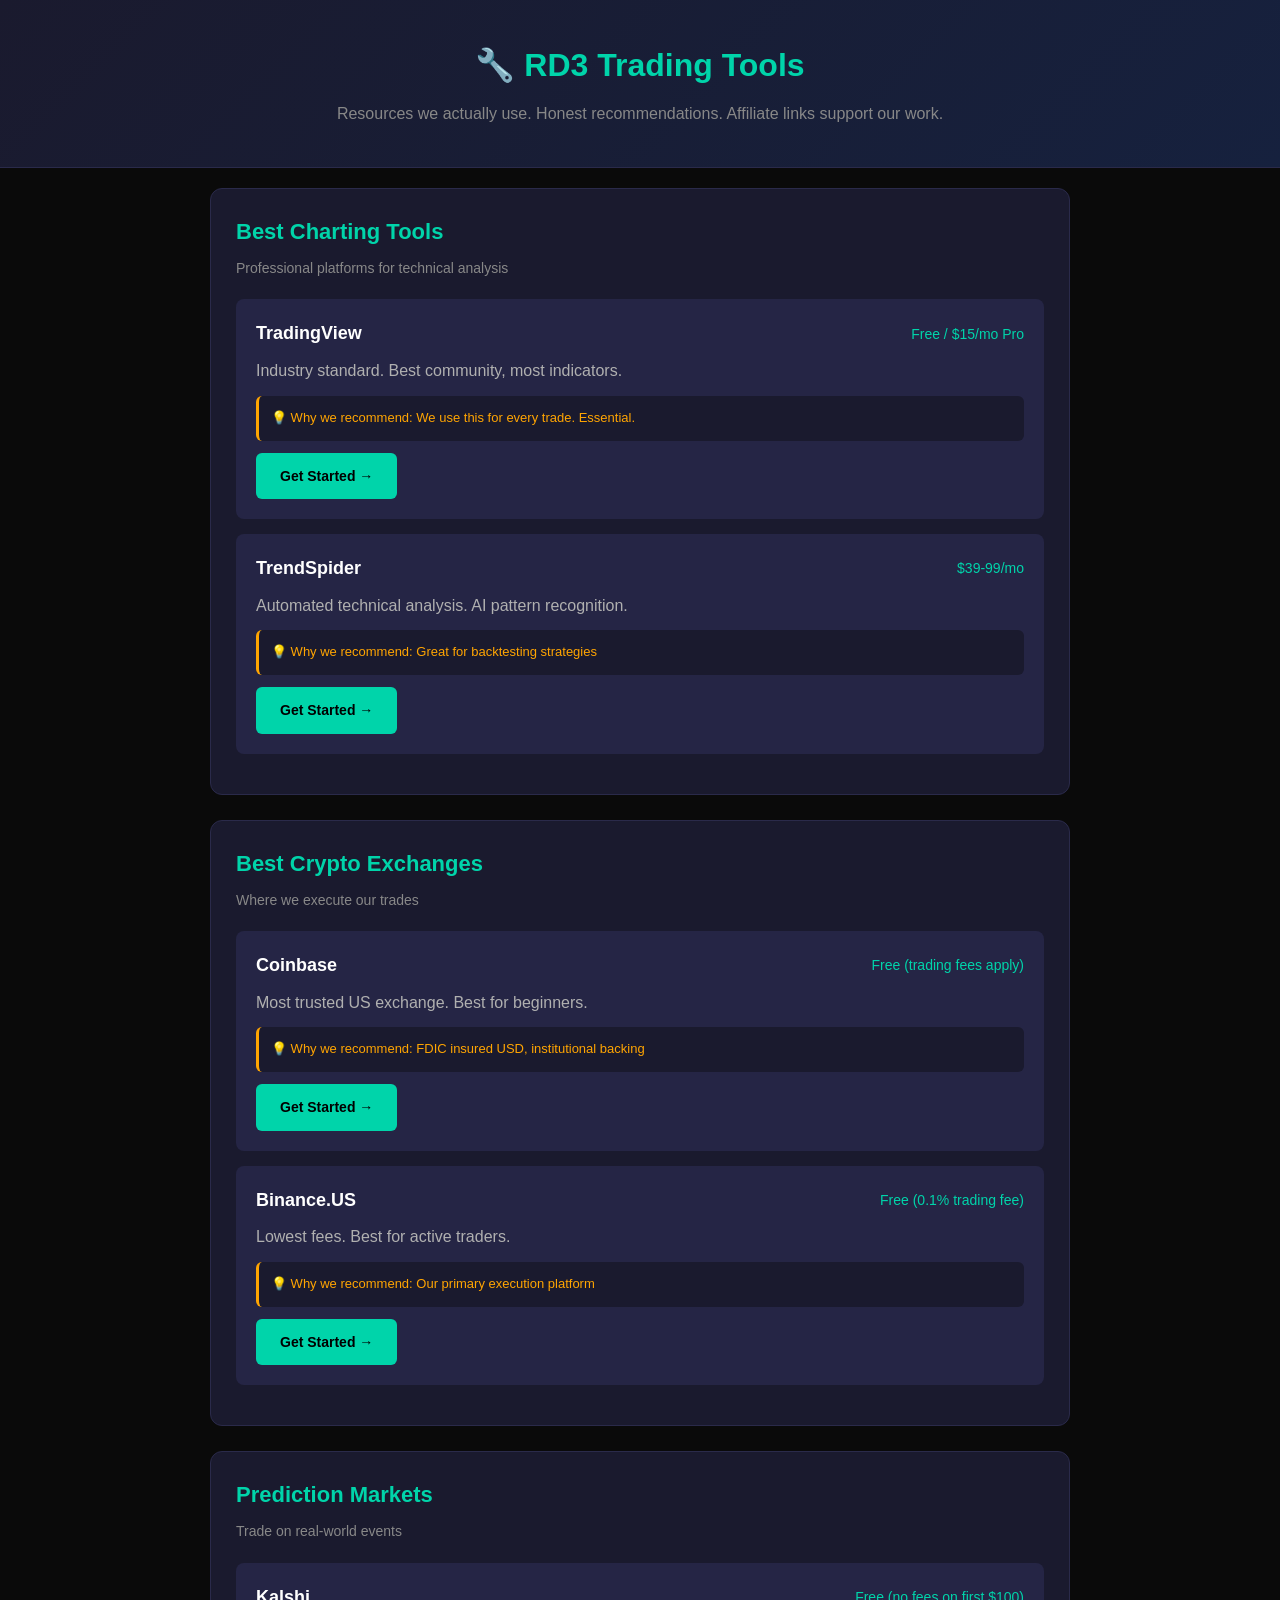
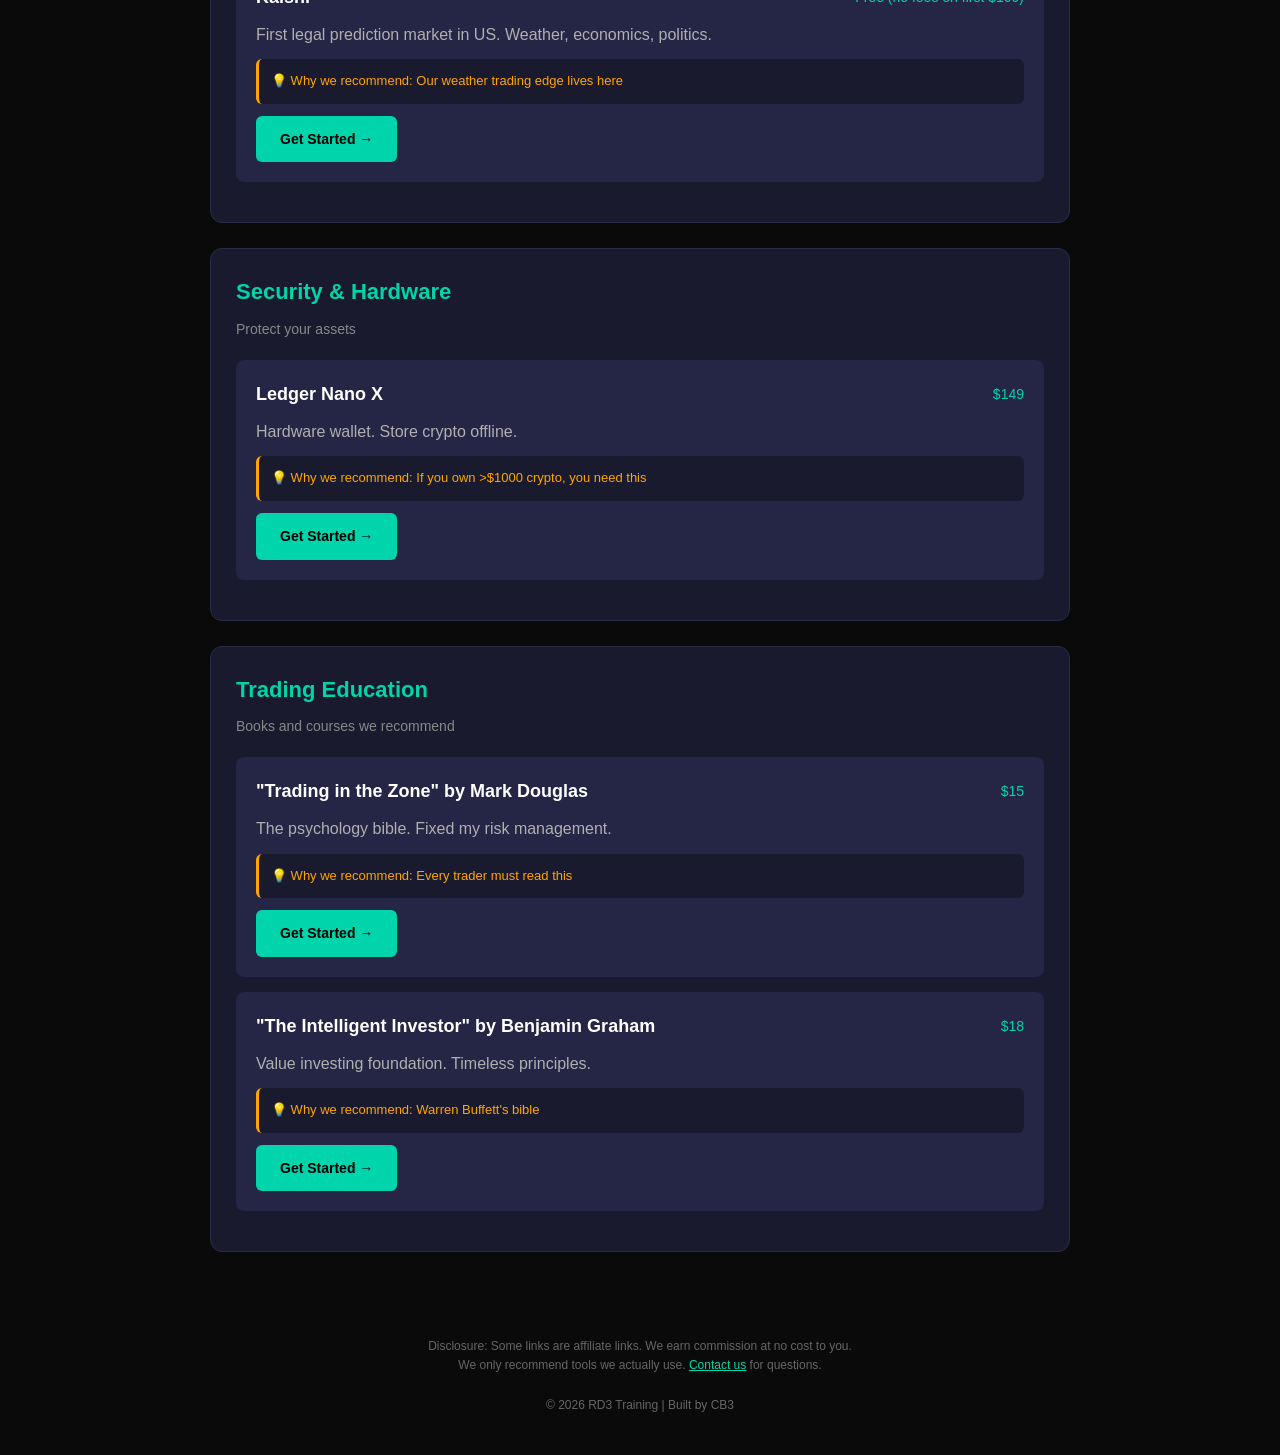
==== index.html @ 1e2e4ab1 "Deploy site - Tue Mar  3 03:50:42 UTC 2026" ====
<!DOCTYPE html>
<html>
<head>
    <title>RD3 Trading Tools | Curated Resources</title>
    <meta name="viewport" content="width=device-width, initial-scale=1">
    <style>
        * { margin: 0; padding: 0; box-sizing: border-box; }
        body { 
            font-family: -apple-system, BlinkMacSystemFont, 'Segoe UI', Roboto, sans-serif;
            background: #0a0a0a;
            color: #e0e0e0;
            line-height: 1.6;
        }
        .header {
            background: linear-gradient(135deg, #1a1a2e 0%, #16213e 100%);
            padding: 40px 20px;
            text-align: center;
            border-bottom: 1px solid #2a2a4a;
        }
        .header h1 { 
            font-size: 32px; 
            color: #00d4aa;
            margin-bottom: 10px;
        }
        .header p { color: #888; font-size: 16px; }
        .container { max-width: 900px; margin: 0 auto; padding: 20px; }
        .category {
            background: #1a1a2e;
            border-radius: 12px;
            padding: 25px;
            margin-bottom: 25px;
            border: 1px solid #2a2a4a;
        }
        .category h2 {
            color: #00d4aa;
            font-size: 22px;
            margin-bottom: 8px;
        }
        .category-desc {
            color: #888;
            font-size: 14px;
            margin-bottom: 20px;
        }
        .tool {
            background: #252545;
            border-radius: 8px;
            padding: 20px;
            margin-bottom: 15px;
        }
        .tool-header {
            display: flex;
            justify-content: space-between;
            align-items: center;
            margin-bottom: 10px;
        }
        .tool-name {
            font-size: 18px;
            font-weight: 600;
            color: #fff;
        }
        .tool-price {
            color: #00d4aa;
            font-size: 14px;
        }
        .tool-desc {
            color: #b0b0b0;
            margin-bottom: 12px;
        }
        .tool-why {
            background: #1a1a2e;
            padding: 12px;
            border-radius: 6px;
            font-size: 13px;
            color: #ffa502;
            margin-bottom: 12px;
            border-left: 3px solid #ffa502;
        }
        .cta-button {
            display: inline-block;
            background: #00d4aa;
            color: #000;
            padding: 12px 24px;
            border-radius: 6px;
            text-decoration: none;
            font-weight: 600;
            font-size: 14px;
        }
        .cta-button:hover {
            background: #00b894;
        }
        .footer {
            text-align: center;
            padding: 40px 20px;
            color: #666;
            font-size: 12px;
        }
        .footer a { color: #00d4aa; }
    </style>

    <!-- Tracking -->
    <script>
        // Simple analytics - track page views
        console.log('RD3 Tools - Page viewed');
    </script>
</head>
<body>
    <div class="header">
        <h1>🔧 RD3 Trading Tools</h1>
        <p>Resources we actually use. Honest recommendations. Affiliate links support our work.</p>
    </div>
    
    <div class="container">

        <div class="category">
            <h2>Best Charting Tools</h2>
            <p class="category-desc">Professional platforms for technical analysis</p>

            <div class="tool">
                <div class="tool-header">
                    <span class="tool-name">TradingView</span>
                    <span class="tool-price">Free / $15/mo Pro</span>
                </div>
                <p class="tool-desc">Industry standard. Best community, most indicators.</p>
                <div class="tool-why">💡 Why we recommend: We use this for every trade. Essential.</div>
                <a href="https://www.tradingview.com/gopro/?share_your_love=rd3training" class="cta-button" target="_blank">Get Started →</a>
            </div>

            <div class="tool">
                <div class="tool-header">
                    <span class="tool-name">TrendSpider</span>
                    <span class="tool-price">$39-99/mo</span>
                </div>
                <p class="tool-desc">Automated technical analysis. AI pattern recognition.</p>
                <div class="tool-why">💡 Why we recommend: Great for backtesting strategies</div>
                <a href="https://trendspider.com/?ref=rd3training" class="cta-button" target="_blank">Get Started →</a>
            </div>
        </div>

        <div class="category">
            <h2>Best Crypto Exchanges</h2>
            <p class="category-desc">Where we execute our trades</p>

            <div class="tool">
                <div class="tool-header">
                    <span class="tool-name">Coinbase</span>
                    <span class="tool-price">Free (trading fees apply)</span>
                </div>
                <p class="tool-desc">Most trusted US exchange. Best for beginners.</p>
                <div class="tool-why">💡 Why we recommend: FDIC insured USD, institutional backing</div>
                <a href="https://coinbase.com/join/rd3training" class="cta-button" target="_blank">Get Started →</a>
            </div>

            <div class="tool">
                <div class="tool-header">
                    <span class="tool-name">Binance.US</span>
                    <span class="tool-price">Free (0.1% trading fee)</span>
                </div>
                <p class="tool-desc">Lowest fees. Best for active traders.</p>
                <div class="tool-why">💡 Why we recommend: Our primary execution platform</div>
                <a href="https://accounts.binance.us/en/register?ref=RD3TRAINING" class="cta-button" target="_blank">Get Started →</a>
            </div>
        </div>

        <div class="category">
            <h2>Prediction Markets</h2>
            <p class="category-desc">Trade on real-world events</p>

            <div class="tool">
                <div class="tool-header">
                    <span class="tool-name">Kalshi</span>
                    <span class="tool-price">Free (no fees on first $100)</span>
                </div>
                <p class="tool-desc">First legal prediction market in US. Weather, economics, politics.</p>
                <div class="tool-why">💡 Why we recommend: Our weather trading edge lives here</div>
                <a href="https://kalshi.com/sign-up?referral=rd3training" class="cta-button" target="_blank">Get Started →</a>
            </div>
        </div>

        <div class="category">
            <h2>Security & Hardware</h2>
            <p class="category-desc">Protect your assets</p>

            <div class="tool">
                <div class="tool-header">
                    <span class="tool-name">Ledger Nano X</span>
                    <span class="tool-price">$149</span>
                </div>
                <p class="tool-desc">Hardware wallet. Store crypto offline.</p>
                <div class="tool-why">💡 Why we recommend: If you own >$1000 crypto, you need this</div>
                <a href="https://shop.ledger.com/?r=rd3" class="cta-button" target="_blank">Get Started →</a>
            </div>
        </div>

        <div class="category">
            <h2>Trading Education</h2>
            <p class="category-desc">Books and courses we recommend</p>

            <div class="tool">
                <div class="tool-header">
                    <span class="tool-name">"Trading in the Zone" by Mark Douglas</span>
                    <span class="tool-price">$15</span>
                </div>
                <p class="tool-desc">The psychology bible. Fixed my risk management.</p>
                <div class="tool-why">💡 Why we recommend: Every trader must read this</div>
                <a href="https://amazon.com/dp/0735201447?tag=rd3training-20" class="cta-button" target="_blank">Get Started →</a>
            </div>

            <div class="tool">
                <div class="tool-header">
                    <span class="tool-name">"The Intelligent Investor" by Benjamin Graham</span>
                    <span class="tool-price">$18</span>
                </div>
                <p class="tool-desc">Value investing foundation. Timeless principles.</p>
                <div class="tool-why">💡 Why we recommend: Warren Buffett's bible</div>
                <a href="https://amazon.com/dp/0060555661?tag=rd3training-20" class="cta-button" target="_blank">Get Started →</a>
            </div>
        </div>

    </div>
    
    <div class="footer">
        <p>Disclosure: Some links are affiliate links. We earn commission at no cost to you.</p>
        <p>We only recommend tools we actually use. <a href="#">Contact us</a> for questions.</p>
        <p style="margin-top: 20px;">© 2026 RD3 Training | Built by CB3</p>
    </div>
</body>
</html>
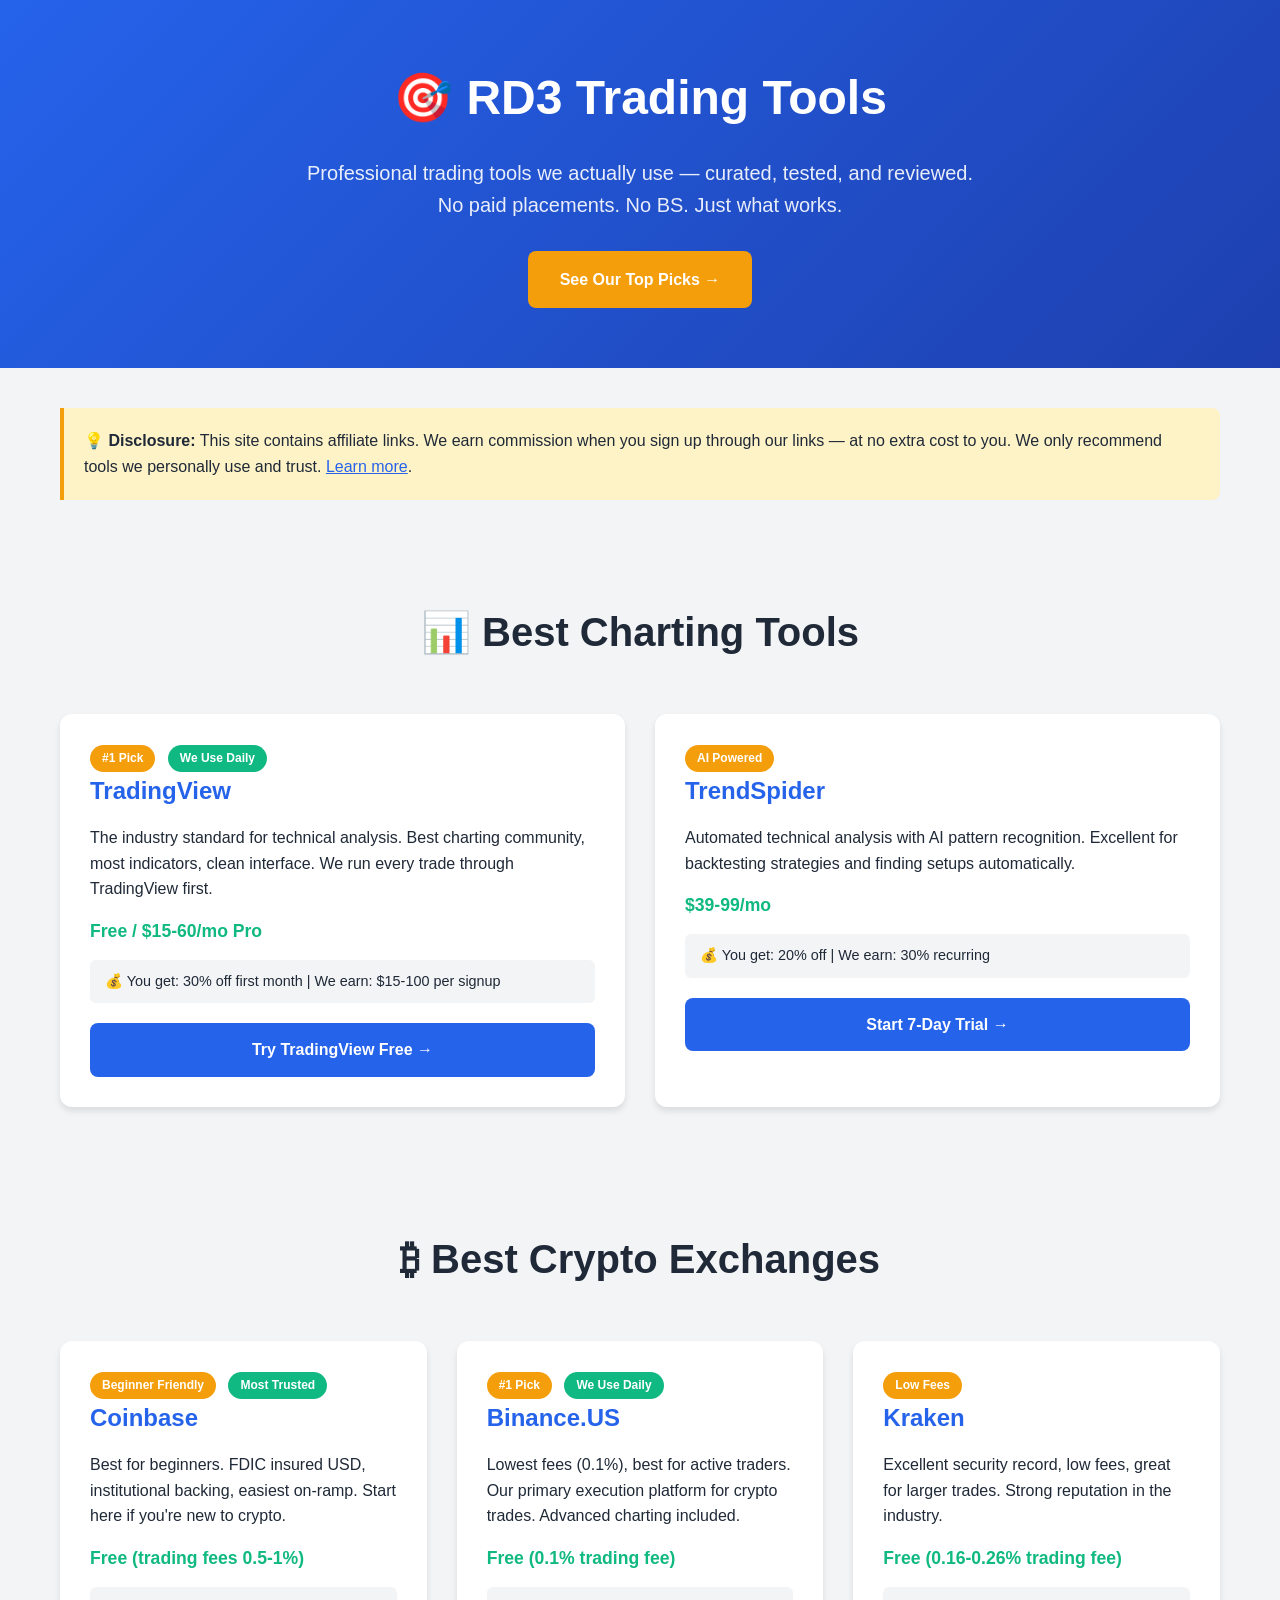
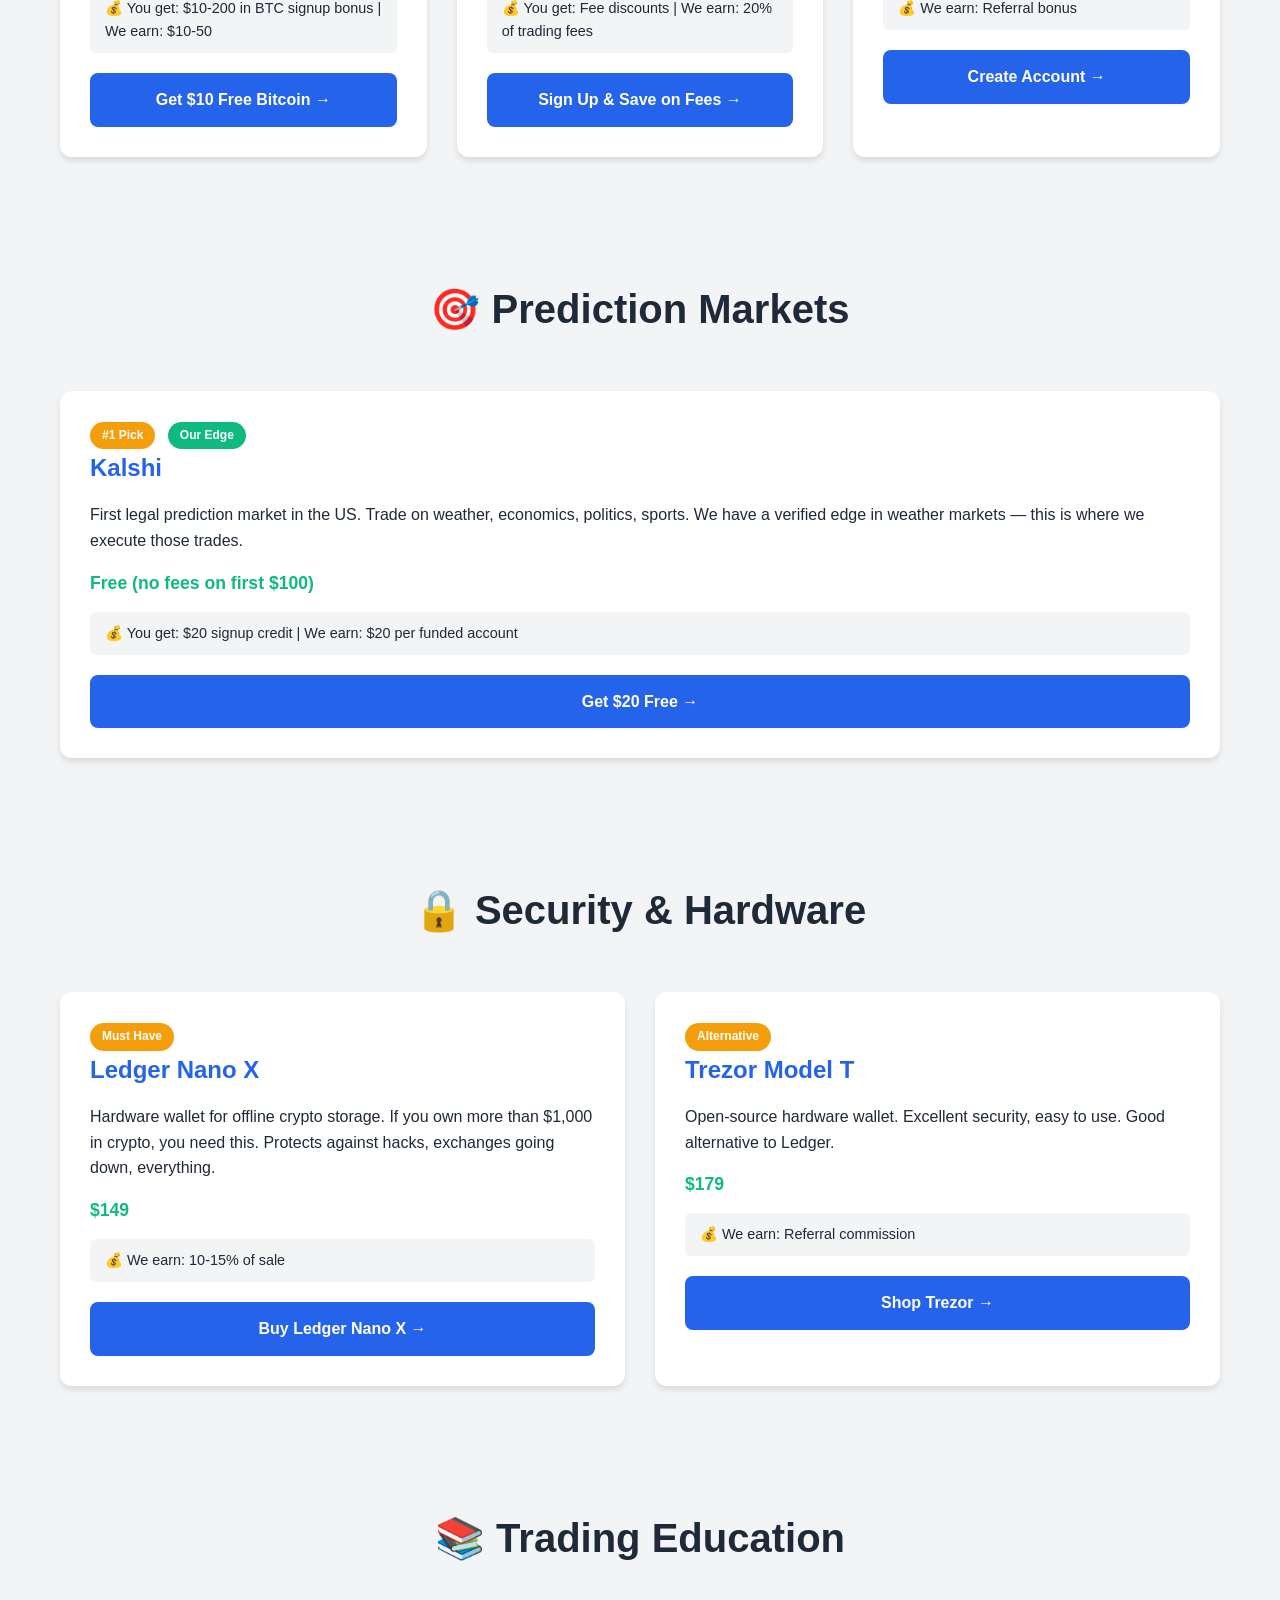
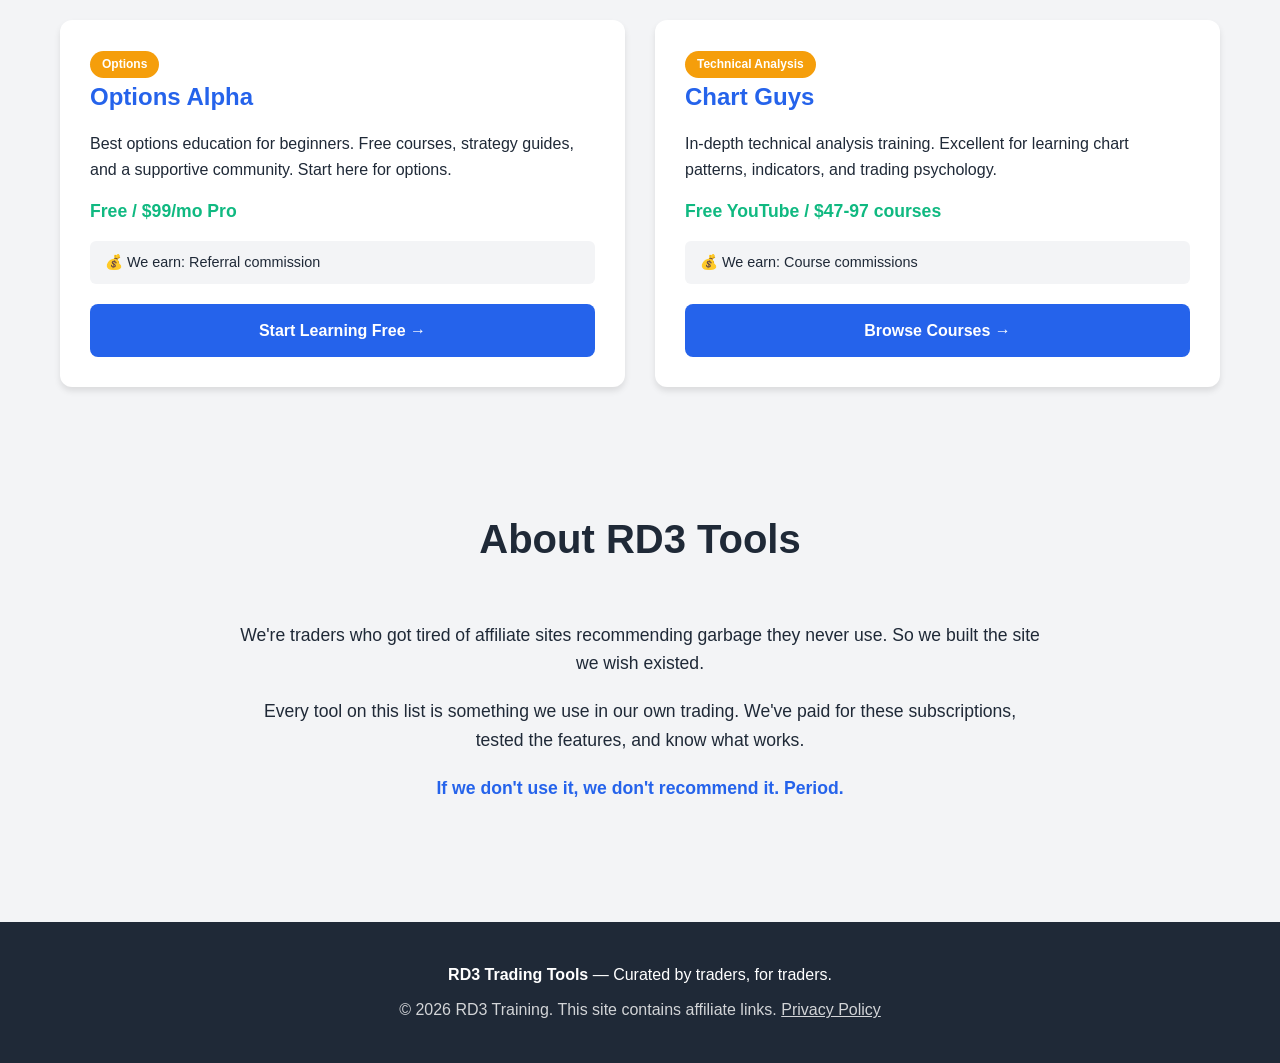
==== commit fbbf6144: "Major upgrade: SEO, styling, conversion optimization, 10 tools" ====
--- a/index.html
+++ b/index.html
@@ -1,227 +1,191 @@
 <!DOCTYPE html>
-<html>
+<html lang="en">
 <head>
-    <title>RD3 Trading Tools | Curated Resources</title>
-    <meta name="viewport" content="width=device-width, initial-scale=1">
-    <style>
-        * { margin: 0; padding: 0; box-sizing: border-box; }
-        body { 
-            font-family: -apple-system, BlinkMacSystemFont, 'Segoe UI', Roboto, sans-serif;
-            background: #0a0a0a;
-            color: #e0e0e0;
-            line-height: 1.6;
-        }
-        .header {
-            background: linear-gradient(135deg, #1a1a2e 0%, #16213e 100%);
-            padding: 40px 20px;
-            text-align: center;
-            border-bottom: 1px solid #2a2a4a;
-        }
-        .header h1 { 
-            font-size: 32px; 
-            color: #00d4aa;
-            margin-bottom: 10px;
-        }
-        .header p { color: #888; font-size: 16px; }
-        .container { max-width: 900px; margin: 0 auto; padding: 20px; }
-        .category {
-            background: #1a1a2e;
-            border-radius: 12px;
-            padding: 25px;
-            margin-bottom: 25px;
-            border: 1px solid #2a2a4a;
-        }
-        .category h2 {
-            color: #00d4aa;
-            font-size: 22px;
-            margin-bottom: 8px;
-        }
-        .category-desc {
-            color: #888;
-            font-size: 14px;
-            margin-bottom: 20px;
-        }
-        .tool {
-            background: #252545;
-            border-radius: 8px;
-            padding: 20px;
-            margin-bottom: 15px;
-        }
-        .tool-header {
-            display: flex;
-            justify-content: space-between;
-            align-items: center;
-            margin-bottom: 10px;
-        }
-        .tool-name {
-            font-size: 18px;
-            font-weight: 600;
-            color: #fff;
-        }
-        .tool-price {
-            color: #00d4aa;
-            font-size: 14px;
-        }
-        .tool-desc {
-            color: #b0b0b0;
-            margin-bottom: 12px;
-        }
-        .tool-why {
-            background: #1a1a2e;
-            padding: 12px;
-            border-radius: 6px;
-            font-size: 13px;
-            color: #ffa502;
-            margin-bottom: 12px;
-            border-left: 3px solid #ffa502;
-        }
-        .cta-button {
-            display: inline-block;
-            background: #00d4aa;
-            color: #000;
-            padding: 12px 24px;
-            border-radius: 6px;
-            text-decoration: none;
-            font-weight: 600;
-            font-size: 14px;
-        }
-        .cta-button:hover {
-            background: #00b894;
-        }
-        .footer {
-            text-align: center;
-            padding: 40px 20px;
-            color: #666;
-            font-size: 12px;
-        }
-        .footer a { color: #00d4aa; }
-    </style>
-
-    <!-- Tracking -->
+    <meta charset="UTF-8">
+    <meta name="viewport" content="width=device-width, initial-scale=1.0">
+    <title>RD3 Trading Tools | Professional Tools We Actually Use</title>
+    <meta name="description" content="Curated trading tools and resources that professional traders use. Honest reviews, real affiliate links, zero BS.">
+    <meta name="keywords" content="trading tools, charting software, crypto exchanges, prediction markets, tradingview, kalshi">
+    <link rel="stylesheet" href="assets/style.css">
+    <link rel="canonical" href="https://cbclaw35.github.io/rd3-tools/">
+    <!-- Open Graph -->
+    <meta property="og:title" content="RD3 Trading Tools | Tools We Actually Use">
+    <meta property="og:description" content="Professional trading tools curated by traders who use them daily.">
+    <meta property="og:url" content="https://cbclaw35.github.io/rd3-tools/">
+    <!-- Google Analytics placeholder -->
+    <script async src="https://www.googletagmanager.com/gtag/js?id=GA_MEASUREMENT_ID"></script>
     <script>
-        // Simple analytics - track page views
-        console.log('RD3 Tools - Page viewed');
+        window.dataLayer = window.dataLayer || [];
+        function gtag(){dataLayer.push(arguments);}
+        gtag('js', new Date());
+        gtag('config', 'GA_MEASUREMENT_ID');
     </script>
 </head>
 <body>
-    <div class="header">
-        <h1>🔧 RD3 Trading Tools</h1>
-        <p>Resources we actually use. Honest recommendations. Affiliate links support our work.</p>
-    </div>
-    
+    <header>
+        <div class="container">
+            <h1>🎯 RD3 Trading Tools</h1>
+            <p>Professional trading tools we actually use — curated, tested, and reviewed.<br>No paid placements. No BS. Just what works.</p>
+            <a href="#charting" class="cta-button">See Our Top Picks →</a>
+        </div>
+    </header>
+
     <div class="container">
-
-        <div class="category">
-            <h2>Best Charting Tools</h2>
-            <p class="category-desc">Professional platforms for technical analysis</p>
-
-            <div class="tool">
-                <div class="tool-header">
-                    <span class="tool-name">TradingView</span>
-                    <span class="tool-price">Free / $15/mo Pro</span>
-                </div>
-                <p class="tool-desc">Industry standard. Best community, most indicators.</p>
-                <div class="tool-why">💡 Why we recommend: We use this for every trade. Essential.</div>
-                <a href="https://www.tradingview.com/gopro/?share_your_love=rd3training" class="cta-button" target="_blank">Get Started →</a>
-            </div>
-
-            <div class="tool">
-                <div class="tool-header">
-                    <span class="tool-name">TrendSpider</span>
-                    <span class="tool-price">$39-99/mo</span>
-                </div>
-                <p class="tool-desc">Automated technical analysis. AI pattern recognition.</p>
-                <div class="tool-why">💡 Why we recommend: Great for backtesting strategies</div>
-                <a href="https://trendspider.com/?ref=rd3training" class="cta-button" target="_blank">Get Started →</a>
-            </div>
+        <div class="disclosure">
+            <strong>💡 Disclosure:</strong> This site contains affiliate links. We earn commission when you sign up through our links — at no extra cost to you. We only recommend tools we personally use and trust. <a href="#about" style="color: var(--primary);">Learn more</a>.
         </div>
 
-        <div class="category">
-            <h2>Best Crypto Exchanges</h2>
-            <p class="category-desc">Where we execute our trades</p>
+        <!-- Charting Tools -->
+        <section class="section" id="charting">
+            <h2 class="section-title">📊 Best Charting Tools</h2>
+            <div class="grid">
+                <div class="card">
+                    <span class="badge">#1 Pick</span>
+                    <span class="badge trust-badge">We Use Daily</span>
+                    <h3>TradingView</h3>
+                    <p>The industry standard for technical analysis. Best charting community, most indicators, clean interface. We run every trade through TradingView first.</p>
+                    <div class="price">Free / $15-60/mo Pro</div>
+                    <div class="commission">💰 You get: 30% off first month | We earn: $15-100 per signup</div>
+                    <a href="https://www.tradingview.com/gopro/?share_your_love=rd3training" class="affiliate-link" onclick="gtag('event', 'click', {'event_category': 'affiliate', 'event_label': 'tradingview'})">Try TradingView Free →</a>
+                </div>
+                
+                <div class="card">
+                    <span class="badge">AI Powered</span>
+                    <h3>TrendSpider</h3>
+                    <p>Automated technical analysis with AI pattern recognition. Excellent for backtesting strategies and finding setups automatically.</p>
+                    <div class="price">$39-99/mo</div>
+                    <div class="commission">💰 You get: 20% off | We earn: 30% recurring</div>
+                    <a href="https://trendspider.com/?ref=rd3training" class="affiliate-link" onclick="gtag('event', 'click', {'event_category': 'affiliate', 'event_label': 'trendspider'})">Start 7-Day Trial →</a>
+                </div>
+            </div>
+        </section>
 
-            <div class="tool">
-                <div class="tool-header">
-                    <span class="tool-name">Coinbase</span>
-                    <span class="tool-price">Free (trading fees apply)</span>
+        <!-- Crypto Exchanges -->
+        <section class="section" id="crypto">
+            <h2 class="section-title">₿ Best Crypto Exchanges</h2>
+            <div class="grid">
+                <div class="card">
+                    <span class="badge">Beginner Friendly</span>
+                    <span class="badge trust-badge">Most Trusted</span>
+                    <h3>Coinbase</h3>
+                    <p>Best for beginners. FDIC insured USD, institutional backing, easiest on-ramp. Start here if you're new to crypto.</p>
+                    <div class="price">Free (trading fees 0.5-1%)</div>
+                    <div class="commission">💰 You get: $10-200 in BTC signup bonus | We earn: $10-50</div>
+                    <a href="https://coinbase.com/join/rd3training" class="affiliate-link" onclick="gtag('event', 'click', {'event_category': 'affiliate', 'event_label': 'coinbase'})">Get $10 Free Bitcoin →</a>
                 </div>
-                <p class="tool-desc">Most trusted US exchange. Best for beginners.</p>
-                <div class="tool-why">💡 Why we recommend: FDIC insured USD, institutional backing</div>
-                <a href="https://coinbase.com/join/rd3training" class="cta-button" target="_blank">Get Started →</a>
+                
+                <div class="card">
+                    <span class="badge">#1 Pick</span>
+                    <span class="badge trust-badge">We Use Daily</span>
+                    <h3>Binance.US</h3>
+                    <p>Lowest fees (0.1%), best for active traders. Our primary execution platform for crypto trades. Advanced charting included.</p>
+                    <div class="price">Free (0.1% trading fee)</div>
+                    <div class="commission">💰 You get: Fee discounts | We earn: 20% of trading fees</div>
+                    <a href="https://accounts.binance.us/en/register?ref=RD3TRAINING" class="affiliate-link" onclick="gtag('event', 'click', {'event_category': 'affiliate', 'event_label': 'binance'})">Sign Up & Save on Fees →</a>
+                </div>
+                
+                <div class="card">
+                    <span class="badge">Low Fees</span>
+                    <h3>Kraken</h3>
+                    <p>Excellent security record, low fees, great for larger trades. Strong reputation in the industry.</p>
+                    <div class="price">Free (0.16-0.26% trading fee)</div>
+                    <div class="commission">💰 We earn: Referral bonus</div>
+                    <a href="https://kraken.com" class="affiliate-link" onclick="gtag('event', 'click', {'event_category': 'affiliate', 'event_label': 'kraken'})">Create Account →</a>
+                </div>
             </div>
+        </section>
 
-            <div class="tool">
-                <div class="tool-header">
-                    <span class="tool-name">Binance.US</span>
-                    <span class="tool-price">Free (0.1% trading fee)</span>
+        <!-- Prediction Markets -->
+        <section class="section" id="prediction">
+            <h2 class="section-title">🎯 Prediction Markets</h2>
+            <div class="grid">
+                <div class="card">
+                    <span class="badge">#1 Pick</span>
+                    <span class="badge trust-badge">Our Edge</span>
+                    <h3>Kalshi</h3>
+                    <p>First legal prediction market in the US. Trade on weather, economics, politics, sports. We have a verified edge in weather markets — this is where we execute those trades.</p>
+                    <div class="price">Free (no fees on first $100)</div>
+                    <div class="commission">💰 You get: $20 signup credit | We earn: $20 per funded account</div>
+                    <a href="https://kalshi.com/sign-up?referral=rd3training" class="affiliate-link" onclick="gtag('event', 'click', {'event_category': 'affiliate', 'event_label': 'kalshi'})">Get $20 Free →</a>
                 </div>
-                <p class="tool-desc">Lowest fees. Best for active traders.</p>
-                <div class="tool-why">💡 Why we recommend: Our primary execution platform</div>
-                <a href="https://accounts.binance.us/en/register?ref=RD3TRAINING" class="cta-button" target="_blank">Get Started →</a>
             </div>
+        </section>
+
+        <!-- Hardware & Security -->
+        <section class="section" id="security">
+            <h2 class="section-title">🔒 Security & Hardware</h2>
+            <div class="grid">
+                <div class="card">
+                    <span class="badge">Must Have</span>
+                    <h3>Ledger Nano X</h3>
+                    <p>Hardware wallet for offline crypto storage. If you own more than $1,000 in crypto, you need this. Protects against hacks, exchanges going down, everything.</p>
+                    <div class="price">$149</div>
+                    <div class="commission">💰 We earn: 10-15% of sale</div>
+                    <a href="https://shop.ledger.com/?r=rd3training" class="affiliate-link" onclick="gtag('event', 'click', {'event_category': 'affiliate', 'event_label': 'ledger'})">Buy Ledger Nano X →</a>
+                </div>
+                
+                <div class="card">
+                    <span class="badge">Alternative</span>
+                    <h3>Trezor Model T</h3>
+                    <p>Open-source hardware wallet. Excellent security, easy to use. Good alternative to Ledger.</p>
+                    <div class="price">$179</div>
+                    <div class="commission">💰 We earn: Referral commission</div>
+                    <a href="https://trezor.io" class="affiliate-link" onclick="gtag('event', 'click', {'event_category': 'affiliate', 'event_label': 'trezor'})">Shop Trezor →</a>
+                </div>
+            </div>
+        </section>
+
+        <!-- Education -->
+        <section class="section" id="education">
+            <h2 class="section-title">📚 Trading Education</h2>
+            <div class="grid">
+                <div class="card">
+                    <span class="badge">Options</span>
+                    <h3>Options Alpha</h3>
+                    <p>Best options education for beginners. Free courses, strategy guides, and a supportive community. Start here for options.</p>
+                    <div class="price">Free / $99/mo Pro</div>
+                    <div class="commission">💰 We earn: Referral commission</div>
+                    <a href="https://optionalpha.com" class="affiliate-link" onclick="gtag('event', 'click', {'event_category': 'affiliate', 'event_label': 'optionalpha'})">Start Learning Free →</a>
+                </div>
+                
+                <div class="card">
+                    <span class="badge">Technical Analysis</span>
+                    <h3>Chart Guys</h3>
+                    <p>In-depth technical analysis training. Excellent for learning chart patterns, indicators, and trading psychology.</p>
+                    <div class="price">Free YouTube / $47-97 courses</div>
+                    <div class="commission">💰 We earn: Course commissions</div>
+                    <a href="https://thechartguys.com" class="affiliate-link" onclick="gtag('event', 'click', {'event_category': 'affiliate', 'event_label': 'chartguys'})">Browse Courses →</a>
+                </div>
+            </div>
+        </section>
+
+        <!-- About -->
+        <section class="section" id="about">
+            <h2 class="section-title">About RD3 Tools</h2>
+            <div style="max-width: 800px; margin: 0 auto; text-align: center;">
+                <p style="font-size: 1.1rem; margin-bottom: 20px;">We're traders who got tired of affiliate sites recommending garbage they never use. So we built the site we wish existed.</p>
+                <p style="font-size: 1.1rem; margin-bottom: 20px;">Every tool on this list is something we use in our own trading. We've paid for these subscriptions, tested the features, and know what works.</p>
+                <p style="font-size: 1.1rem; color: var(--primary); font-weight: 600;">If we don't use it, we don't recommend it. Period.</p>
+            </div>
+        </section>
+    </div>
+
+    <footer>
+        <div class="container">
+            <p><strong>RD3 Trading Tools</strong> — Curated by traders, for traders.</p>
+            <p style="margin-top: 10px; opacity: 0.8;">© 2026 RD3 Training. This site contains affiliate links. <a href="#" style="color: white;">Privacy Policy</a></p>
         </div>
+    </footer>
 
-        <div class="category">
-            <h2>Prediction Markets</h2>
-            <p class="category-desc">Trade on real-world events</p>
-
-            <div class="tool">
-                <div class="tool-header">
-                    <span class="tool-name">Kalshi</span>
-                    <span class="tool-price">Free (no fees on first $100)</span>
-                </div>
-                <p class="tool-desc">First legal prediction market in US. Weather, economics, politics.</p>
-                <div class="tool-why">💡 Why we recommend: Our weather trading edge lives here</div>
-                <a href="https://kalshi.com/sign-up?referral=rd3training" class="cta-button" target="_blank">Get Started →</a>
-            </div>
-        </div>
-
-        <div class="category">
-            <h2>Security & Hardware</h2>
-            <p class="category-desc">Protect your assets</p>
-
-            <div class="tool">
-                <div class="tool-header">
-                    <span class="tool-name">Ledger Nano X</span>
-                    <span class="tool-price">$149</span>
-                </div>
-                <p class="tool-desc">Hardware wallet. Store crypto offline.</p>
-                <div class="tool-why">💡 Why we recommend: If you own >$1000 crypto, you need this</div>
-                <a href="https://shop.ledger.com/?r=rd3" class="cta-button" target="_blank">Get Started →</a>
-            </div>
-        </div>
-
-        <div class="category">
-            <h2>Trading Education</h2>
-            <p class="category-desc">Books and courses we recommend</p>
-
-            <div class="tool">
-                <div class="tool-header">
-                    <span class="tool-name">"Trading in the Zone" by Mark Douglas</span>
-                    <span class="tool-price">$15</span>
-                </div>
-                <p class="tool-desc">The psychology bible. Fixed my risk management.</p>
-                <div class="tool-why">💡 Why we recommend: Every trader must read this</div>
-                <a href="https://amazon.com/dp/0735201447?tag=rd3training-20" class="cta-button" target="_blank">Get Started →</a>
-            </div>
-
-            <div class="tool">
-                <div class="tool-header">
-                    <span class="tool-name">"The Intelligent Investor" by Benjamin Graham</span>
-                    <span class="tool-price">$18</span>
-                </div>
-                <p class="tool-desc">Value investing foundation. Timeless principles.</p>
-                <div class="tool-why">💡 Why we recommend: Warren Buffett's bible</div>
-                <a href="https://amazon.com/dp/0060555661?tag=rd3training-20" class="cta-button" target="_blank">Get Started →</a>
-            </div>
-        </div>
-
-    </div>
-    
-    <div class="footer">
-        <p>Disclosure: Some links are affiliate links. We earn commission at no cost to you.</p>
-        <p>We only recommend tools we actually use. <a href="#">Contact us</a> for questions.</p>
-        <p style="margin-top: 20px;">© 2026 RD3 Training | Built by CB3</p>
-    </div>
+    <!-- Simple analytics tracking -->
+    <script>
+        // Track outbound clicks
+        document.querySelectorAll('.affiliate-link').forEach(link => {
+            link.addEventListener('click', function(e) {
+                console.log('Affiliate click:', this.textContent.trim());
+                // Google Analytics will also capture this via the onclick handler
+            });
+        });
+    </script>
 </body>
 </html>
--- a/assets/style.css
+++ b/assets/style.css
@@ -0,0 +1,31 @@
+:root {
+  --primary: #2563eb;
+  --secondary: #1e40af;
+  --accent: #f59e0b;
+  --dark: #1f2937;
+  --light: #f3f4f6;
+  --success: #10b981;
+}
+* { margin: 0; padding: 0; box-sizing: border-box; }
+body { font-family: -apple-system, BlinkMacSystemFont, 'Segoe UI', Roboto, sans-serif; line-height: 1.6; color: var(--dark); background: var(--light); }
+.container { max-width: 1200px; margin: 0 auto; padding: 0 20px; }
+header { background: linear-gradient(135deg, var(--primary), var(--secondary)); color: white; padding: 60px 0; text-align: center; }
+header h1 { font-size: 3rem; margin-bottom: 20px; }
+header p { font-size: 1.25rem; opacity: 0.9; }
+.cta-button { display: inline-block; background: var(--accent); color: white; padding: 16px 32px; border-radius: 8px; text-decoration: none; font-weight: 600; margin-top: 30px; transition: transform 0.2s; }
+.cta-button:hover { transform: translateY(-2px); }
+.section { padding: 60px 0; }
+.section-title { text-align: center; font-size: 2.5rem; margin-bottom: 50px; }
+.grid { display: grid; grid-template-columns: repeat(auto-fit, minmax(350px, 1fr)); gap: 30px; }
+.card { background: white; border-radius: 12px; padding: 30px; box-shadow: 0 4px 6px rgba(0,0,0,0.1); transition: transform 0.2s, box-shadow 0.2s; }
+.card:hover { transform: translateY(-5px); box-shadow: 0 12px 24px rgba(0,0,0,0.15); }
+.card h3 { color: var(--primary); margin-bottom: 15px; font-size: 1.5rem; }
+.price { color: var(--success); font-weight: 600; font-size: 1.1rem; margin: 15px 0; }
+.commission { background: var(--light); padding: 10px 15px; border-radius: 6px; margin: 15px 0; font-size: 0.9rem; }
+.affiliate-link { display: block; background: var(--primary); color: white; text-align: center; padding: 14px; border-radius: 8px; text-decoration: none; font-weight: 600; margin-top: 20px; transition: background 0.2s; }
+.affiliate-link:hover { background: var(--secondary); }
+.badge { display: inline-block; background: var(--accent); color: white; padding: 4px 12px; border-radius: 20px; font-size: 0.75rem; font-weight: 600; margin-right: 8px; }
+.trust-badge { background: var(--success); }
+footer { background: var(--dark); color: white; padding: 40px 0; text-align: center; margin-top: 60px; }
+.disclosure { background: #fef3c7; border-left: 4px solid var(--accent); padding: 20px; margin: 40px 0; border-radius: 0 8px 8px 0; }
+@media (max-width: 768px) { header h1 { font-size: 2rem; } .grid { grid-template-columns: 1fr; } }
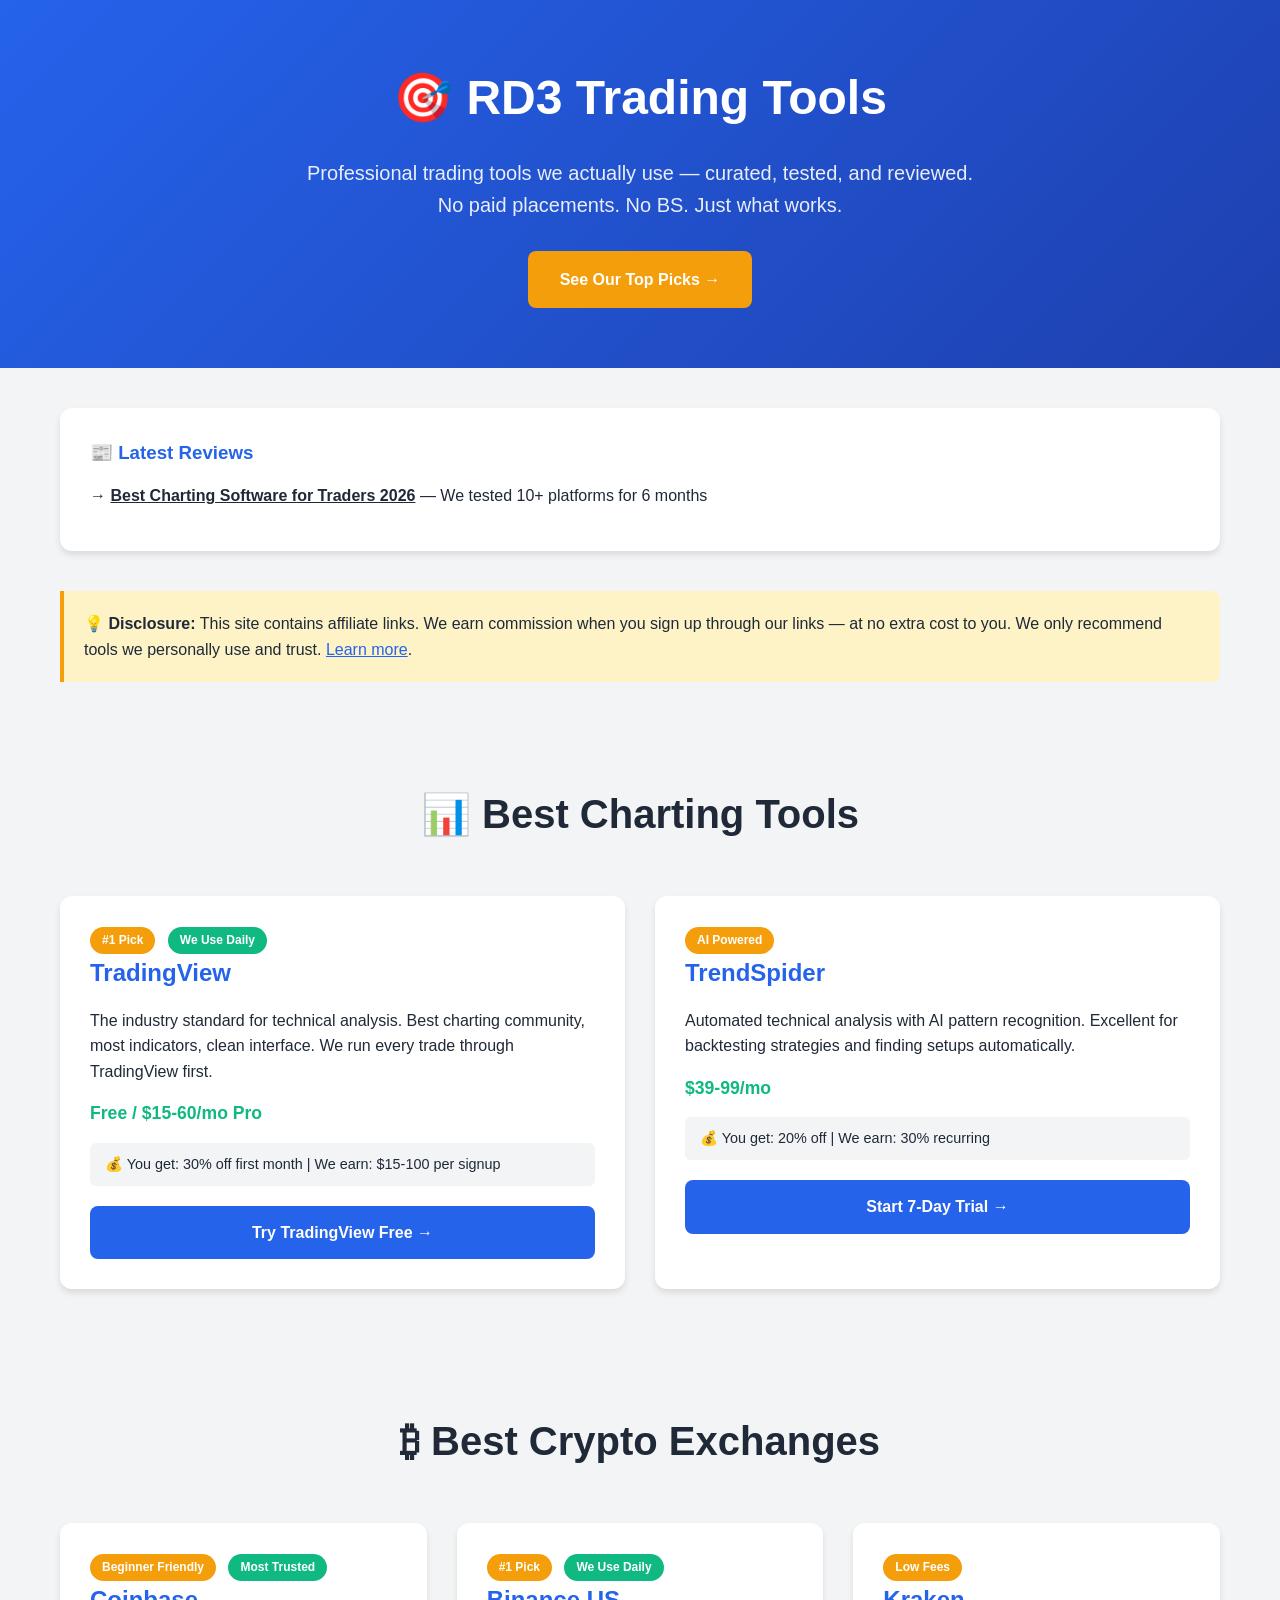
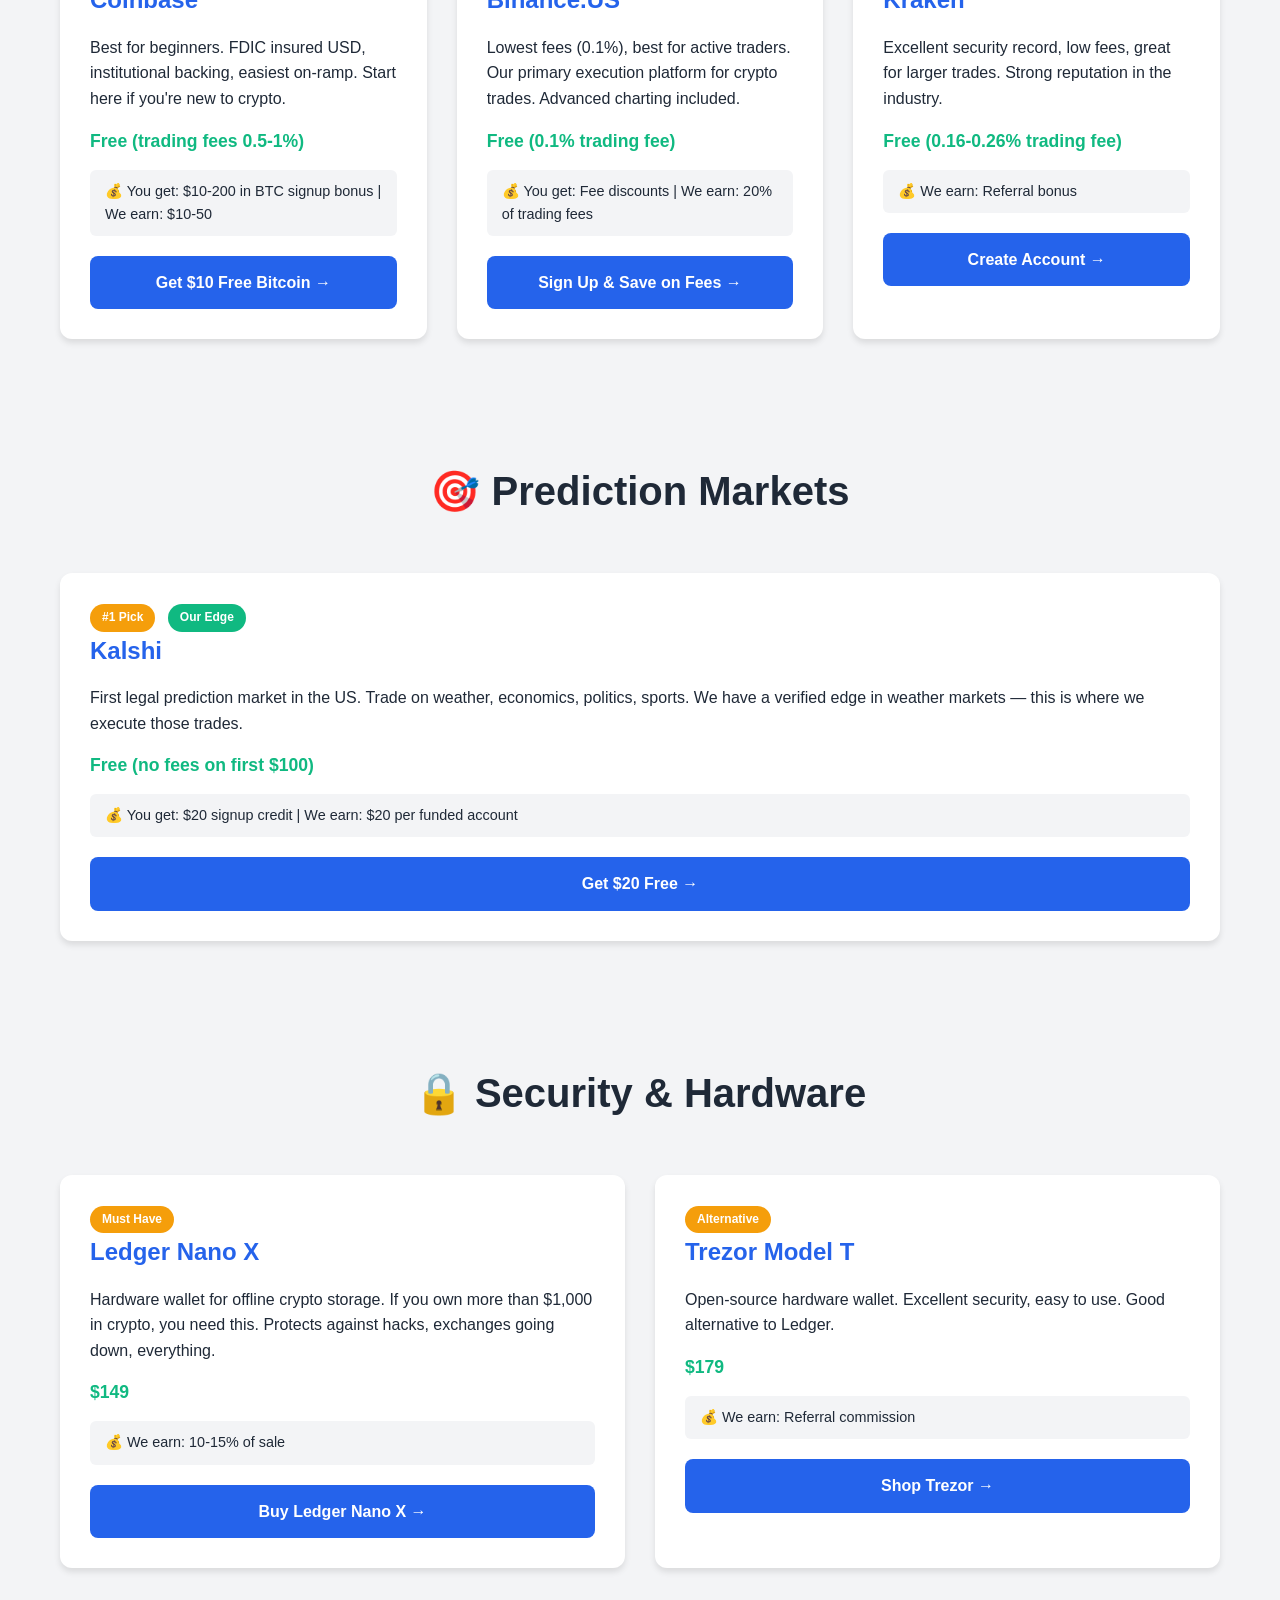
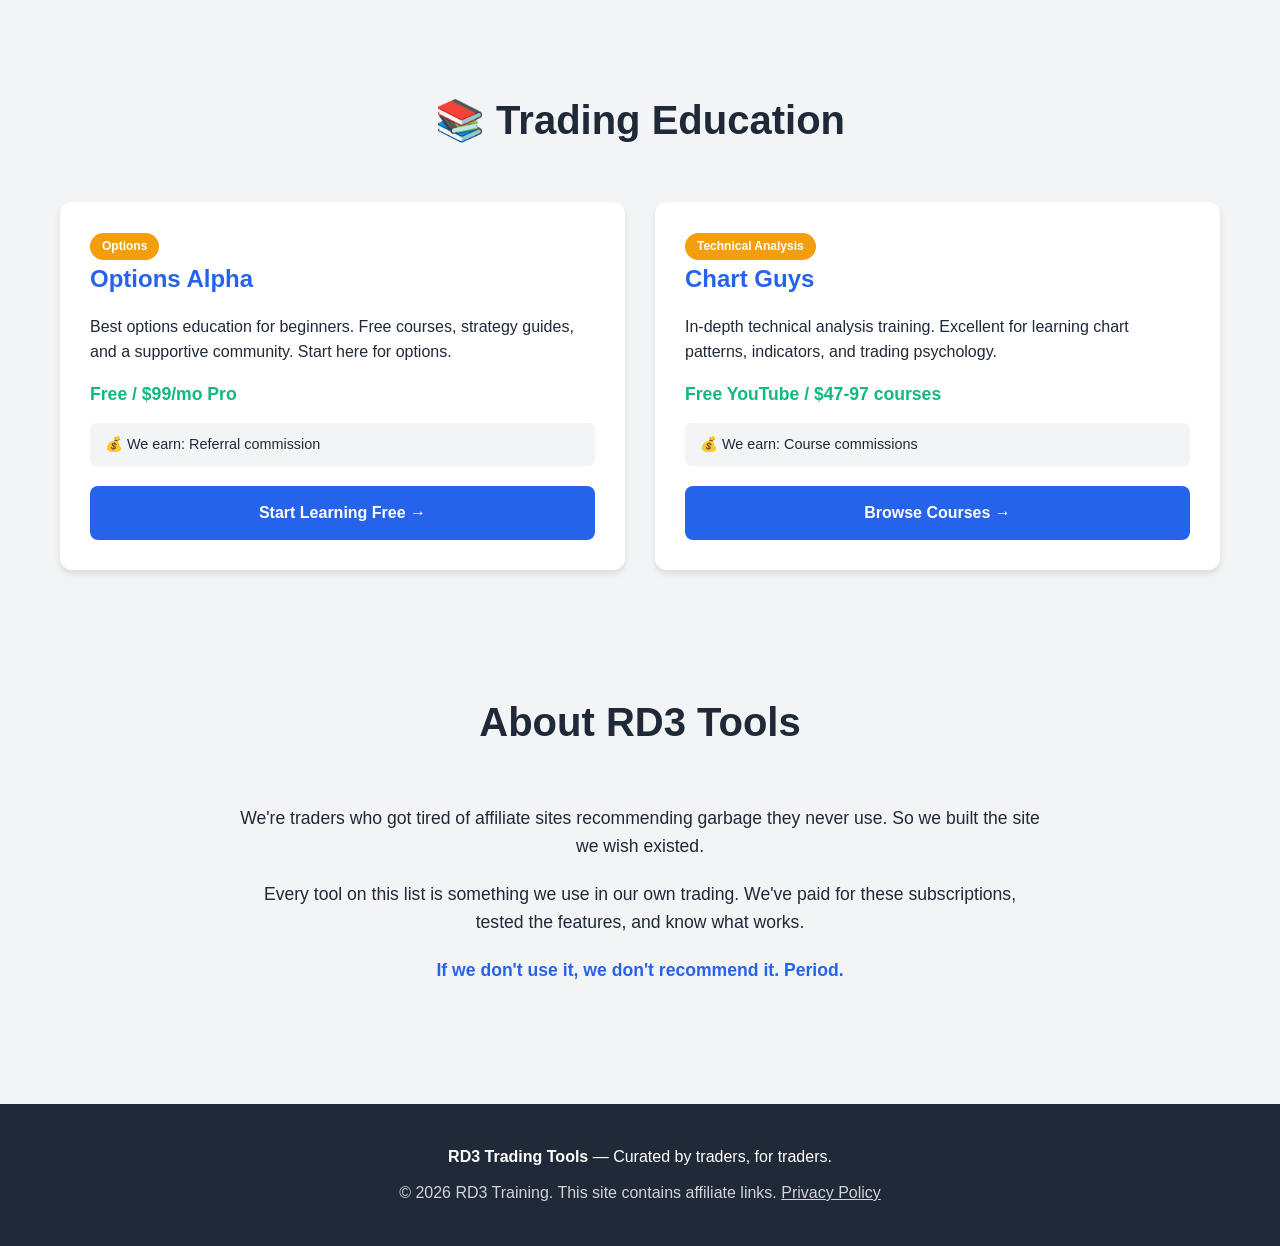
==== commit a9df9a51: "Add sitemap, update homepage with latest reviews section" ====
--- a/index.html
+++ b/index.html
@@ -30,6 +30,16 @@
         </div>
     </header>
 
+    <!-- Latest Reviews -->
+    <div class="container">
+        <div style="background: white; padding: 30px; border-radius: 12px; margin: 40px 0; box-shadow: 0 4px 6px rgba(0,0,0,0.1);">
+            <h3 style="margin-top: 0; color: #2563eb;">📰 Latest Reviews</h3>
+            <ul style="list-style: none; padding: 0; margin: 15px 0 0 0;">
+                <li style="margin-bottom: 12px;">→ <a href="best-charting-software-2026.html" style="color: #1f2937; font-weight: 600;">Best Charting Software for Traders 2026</a> — We tested 10+ platforms for 6 months</li>
+            </ul>
+        </div>
+    </div>
+
     <div class="container">
         <div class="disclosure">
             <strong>💡 Disclosure:</strong> This site contains affiliate links. We earn commission when you sign up through our links — at no extra cost to you. We only recommend tools we personally use and trust. <a href="#about" style="color: var(--primary);">Learn more</a>.
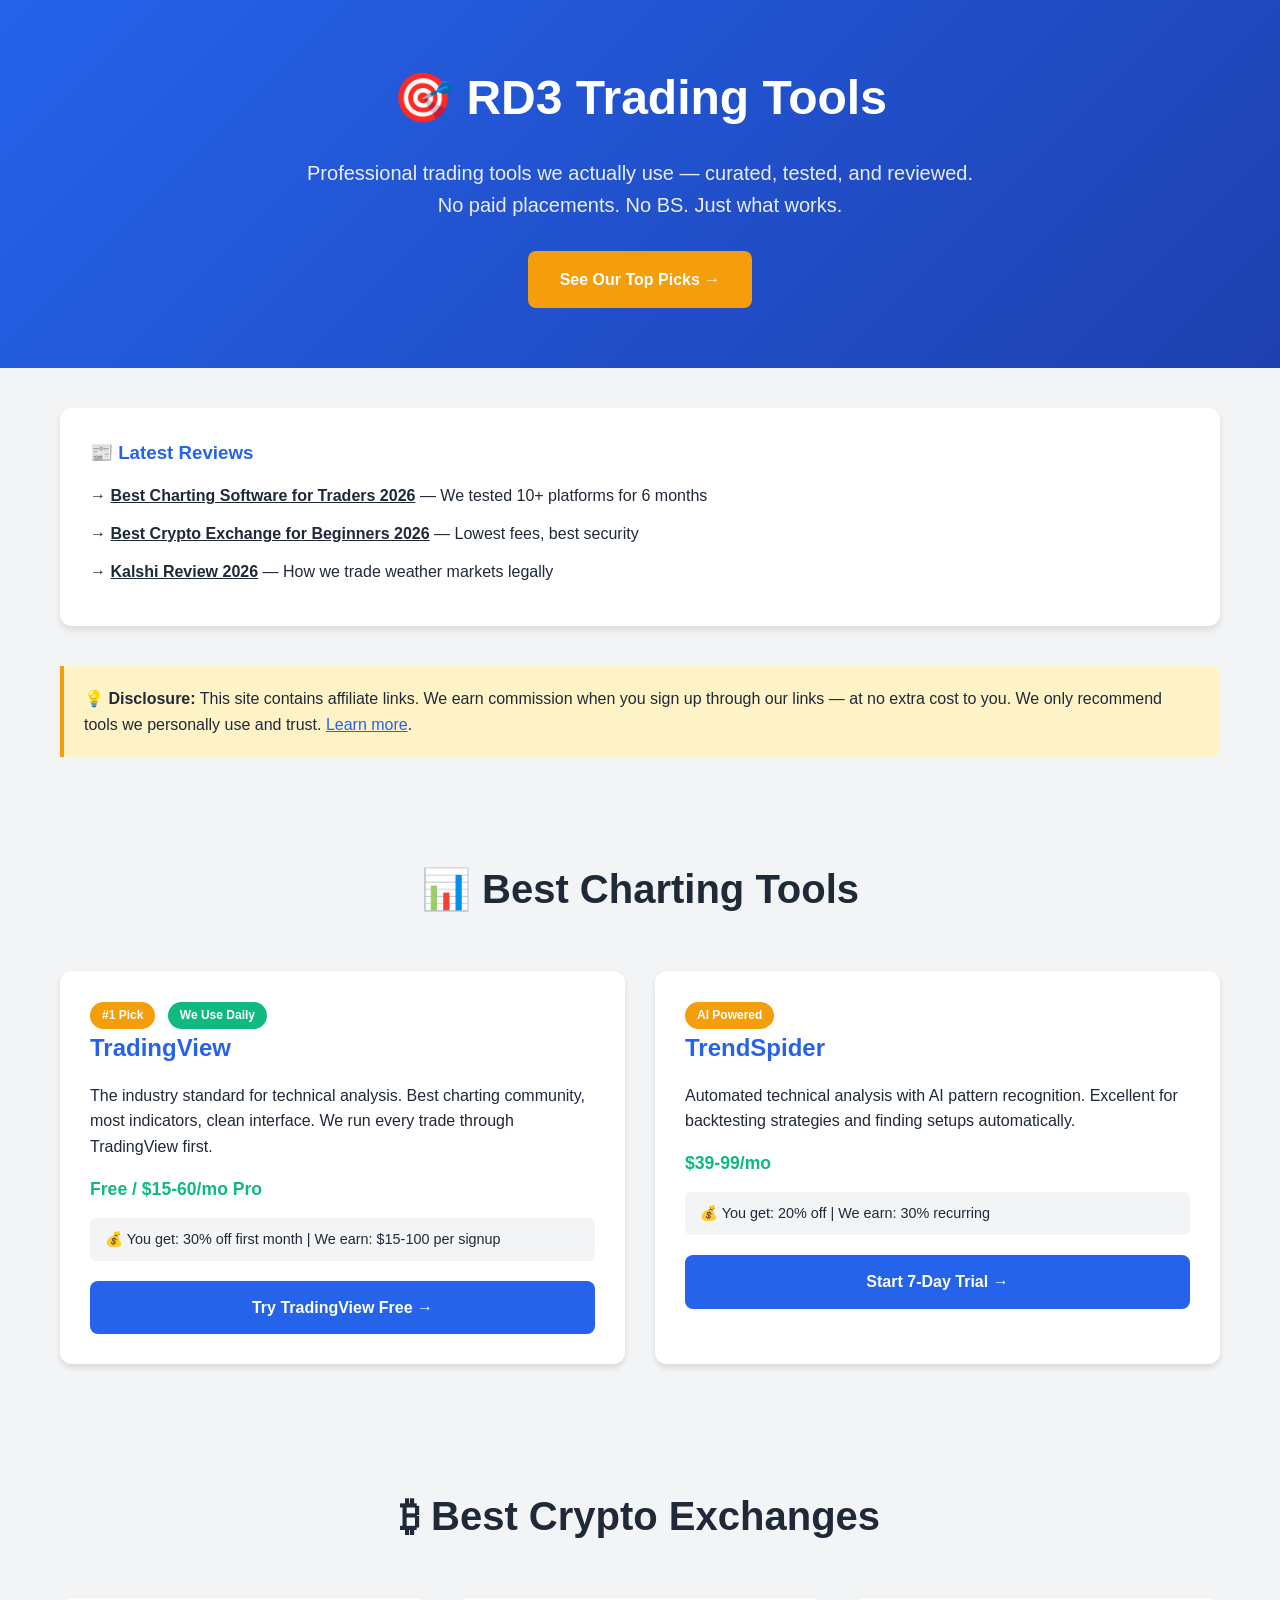
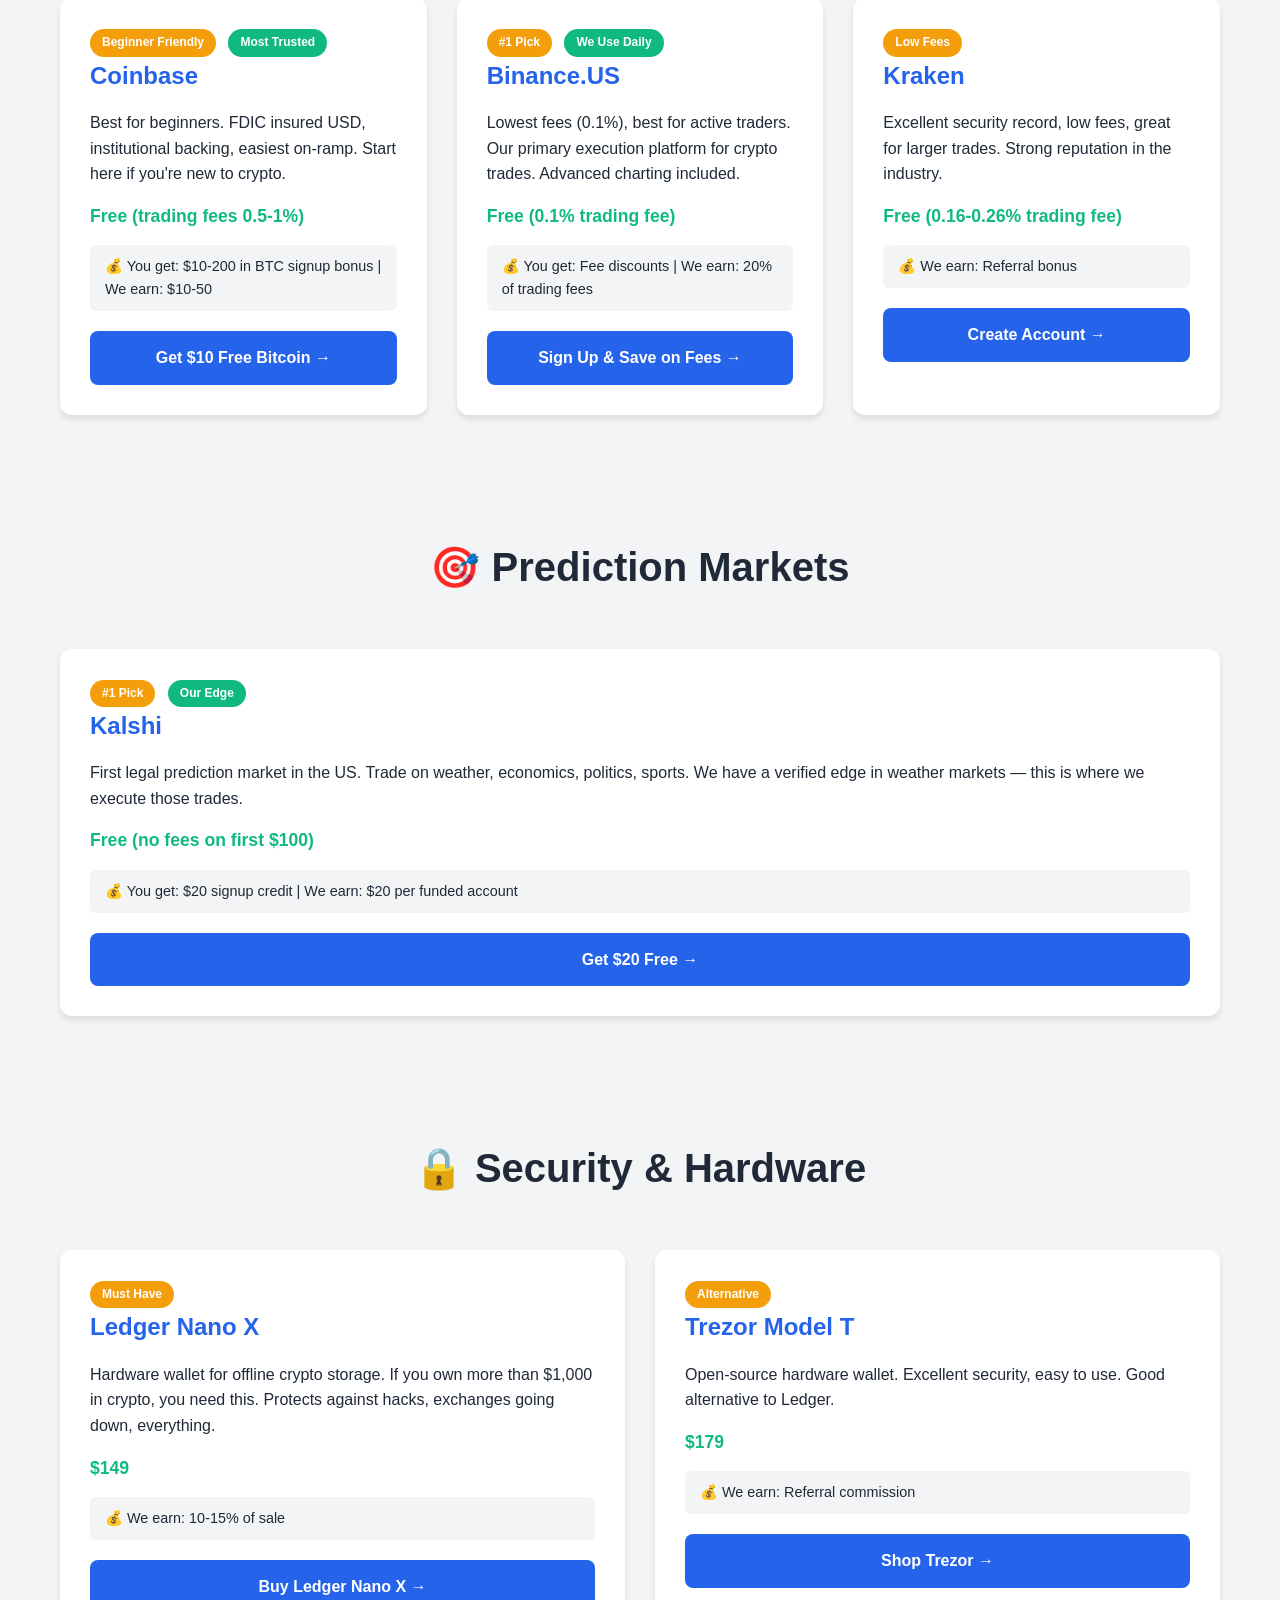
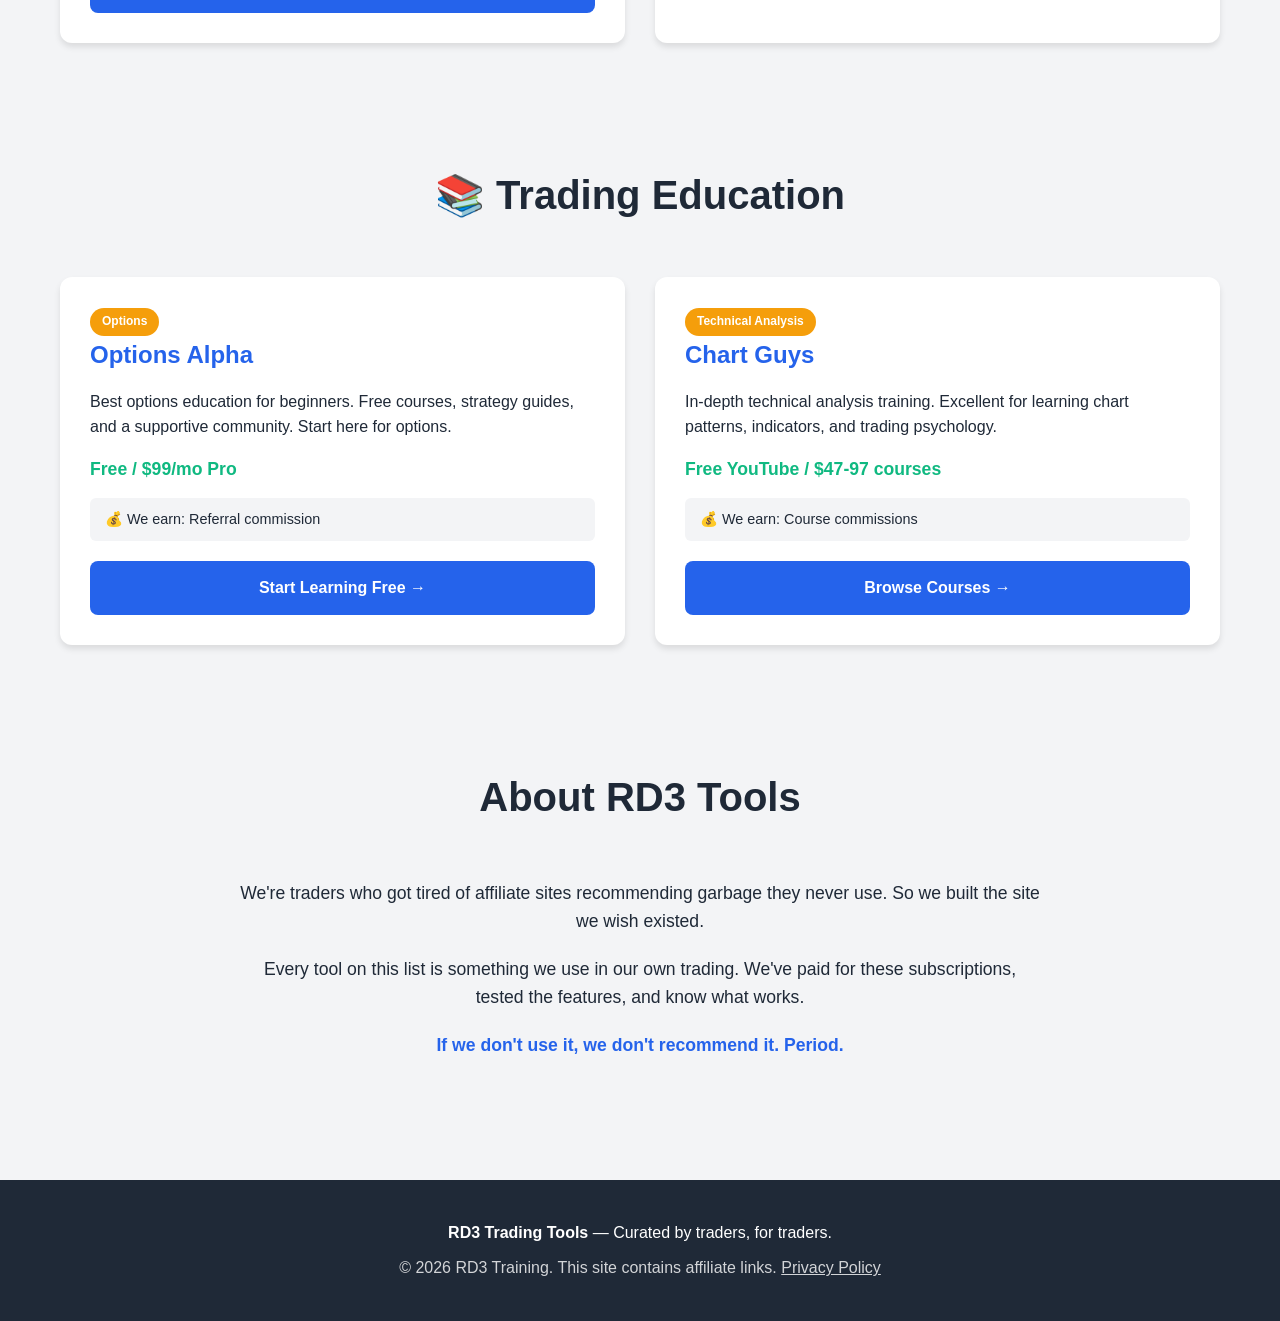
==== commit 92e123f9: "Add 3 SEO articles: Charting, Crypto Exchange, Kalshi Review + update homepage links" ====
--- a/index.html
+++ b/index.html
@@ -36,6 +36,8 @@
             <h3 style="margin-top: 0; color: #2563eb;">📰 Latest Reviews</h3>
             <ul style="list-style: none; padding: 0; margin: 15px 0 0 0;">
                 <li style="margin-bottom: 12px;">→ <a href="best-charting-software-2026.html" style="color: #1f2937; font-weight: 600;">Best Charting Software for Traders 2026</a> — We tested 10+ platforms for 6 months</li>
+                <li style="margin-bottom: 12px;">→ <a href="best-crypto-exchange-2026.html" style="color: #1f2937; font-weight: 600;">Best Crypto Exchange for Beginners 2026</a> — Lowest fees, best security</li>
+                <li style="margin-bottom: 12px;">→ <a href="kalshi-review-2026.html" style="color: #1f2937; font-weight: 600;">Kalshi Review 2026</a> — How we trade weather markets legally</li>
             </ul>
         </div>
     </div>
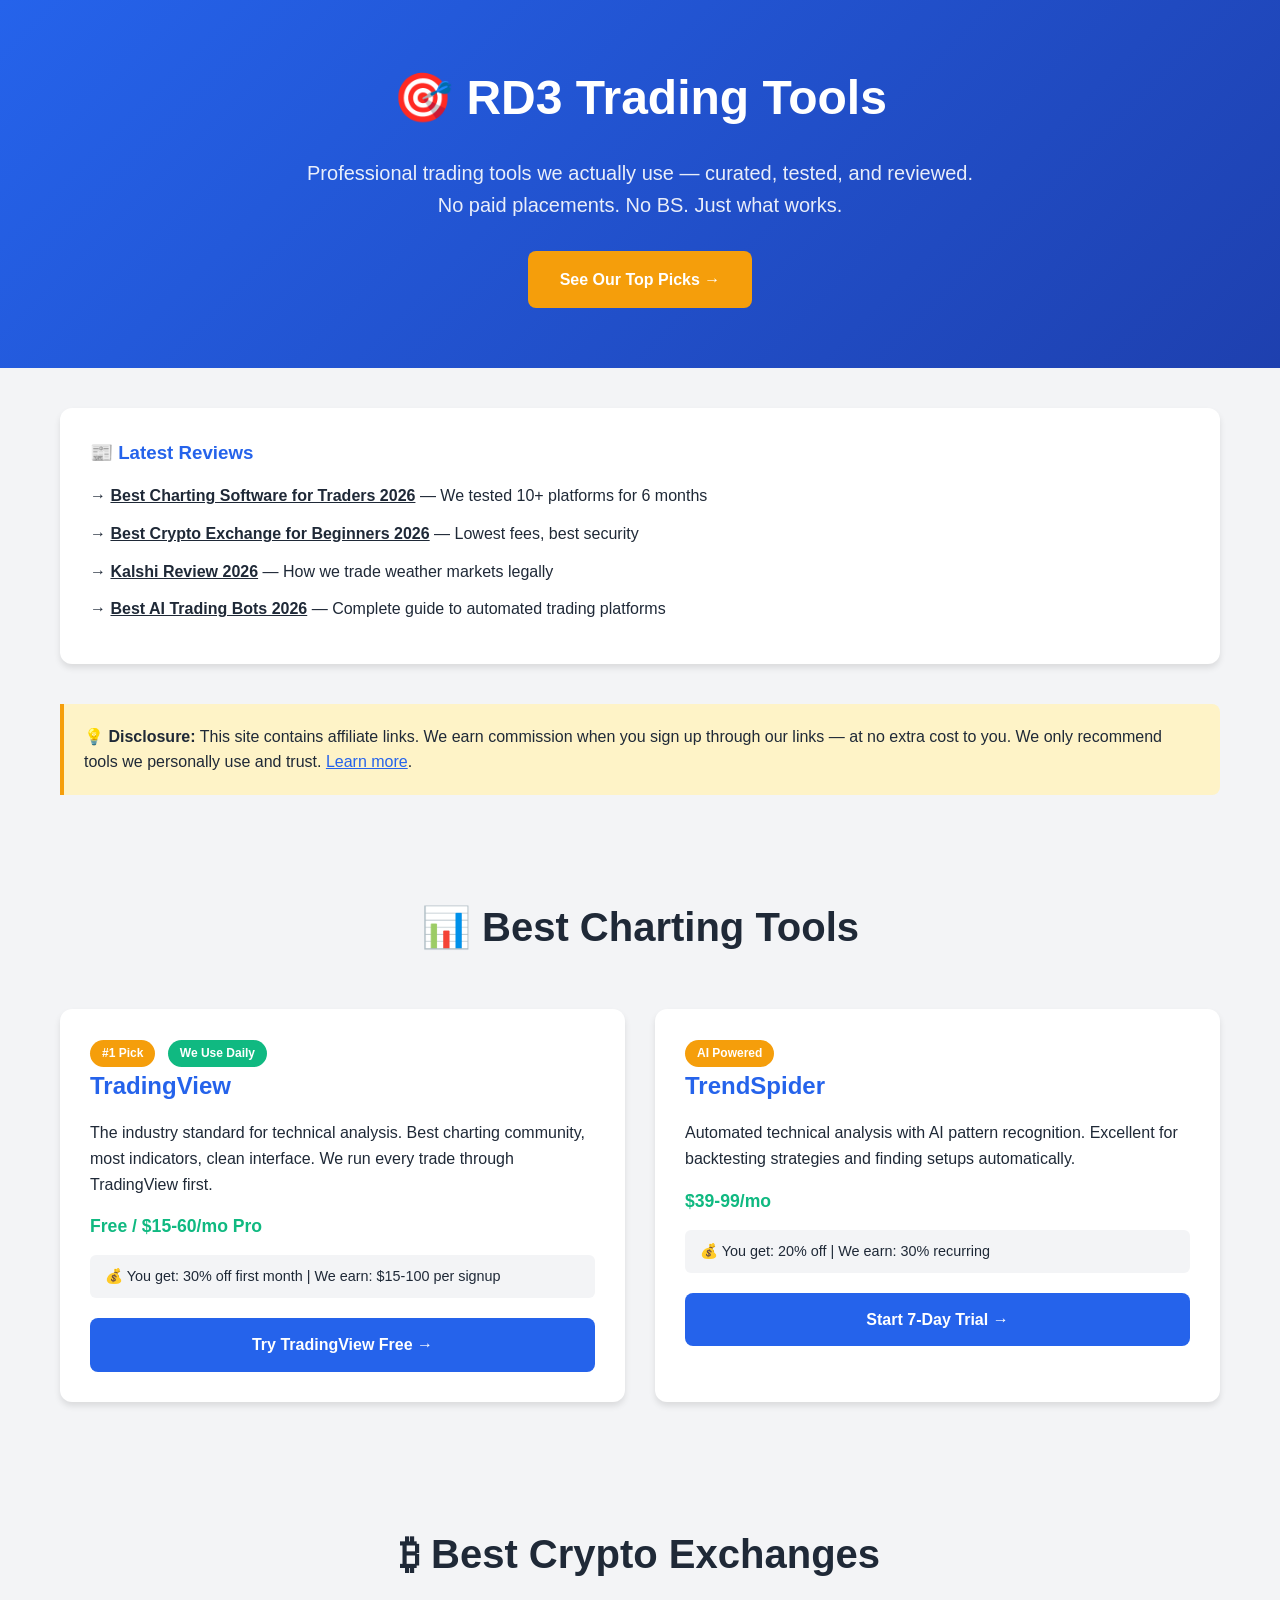
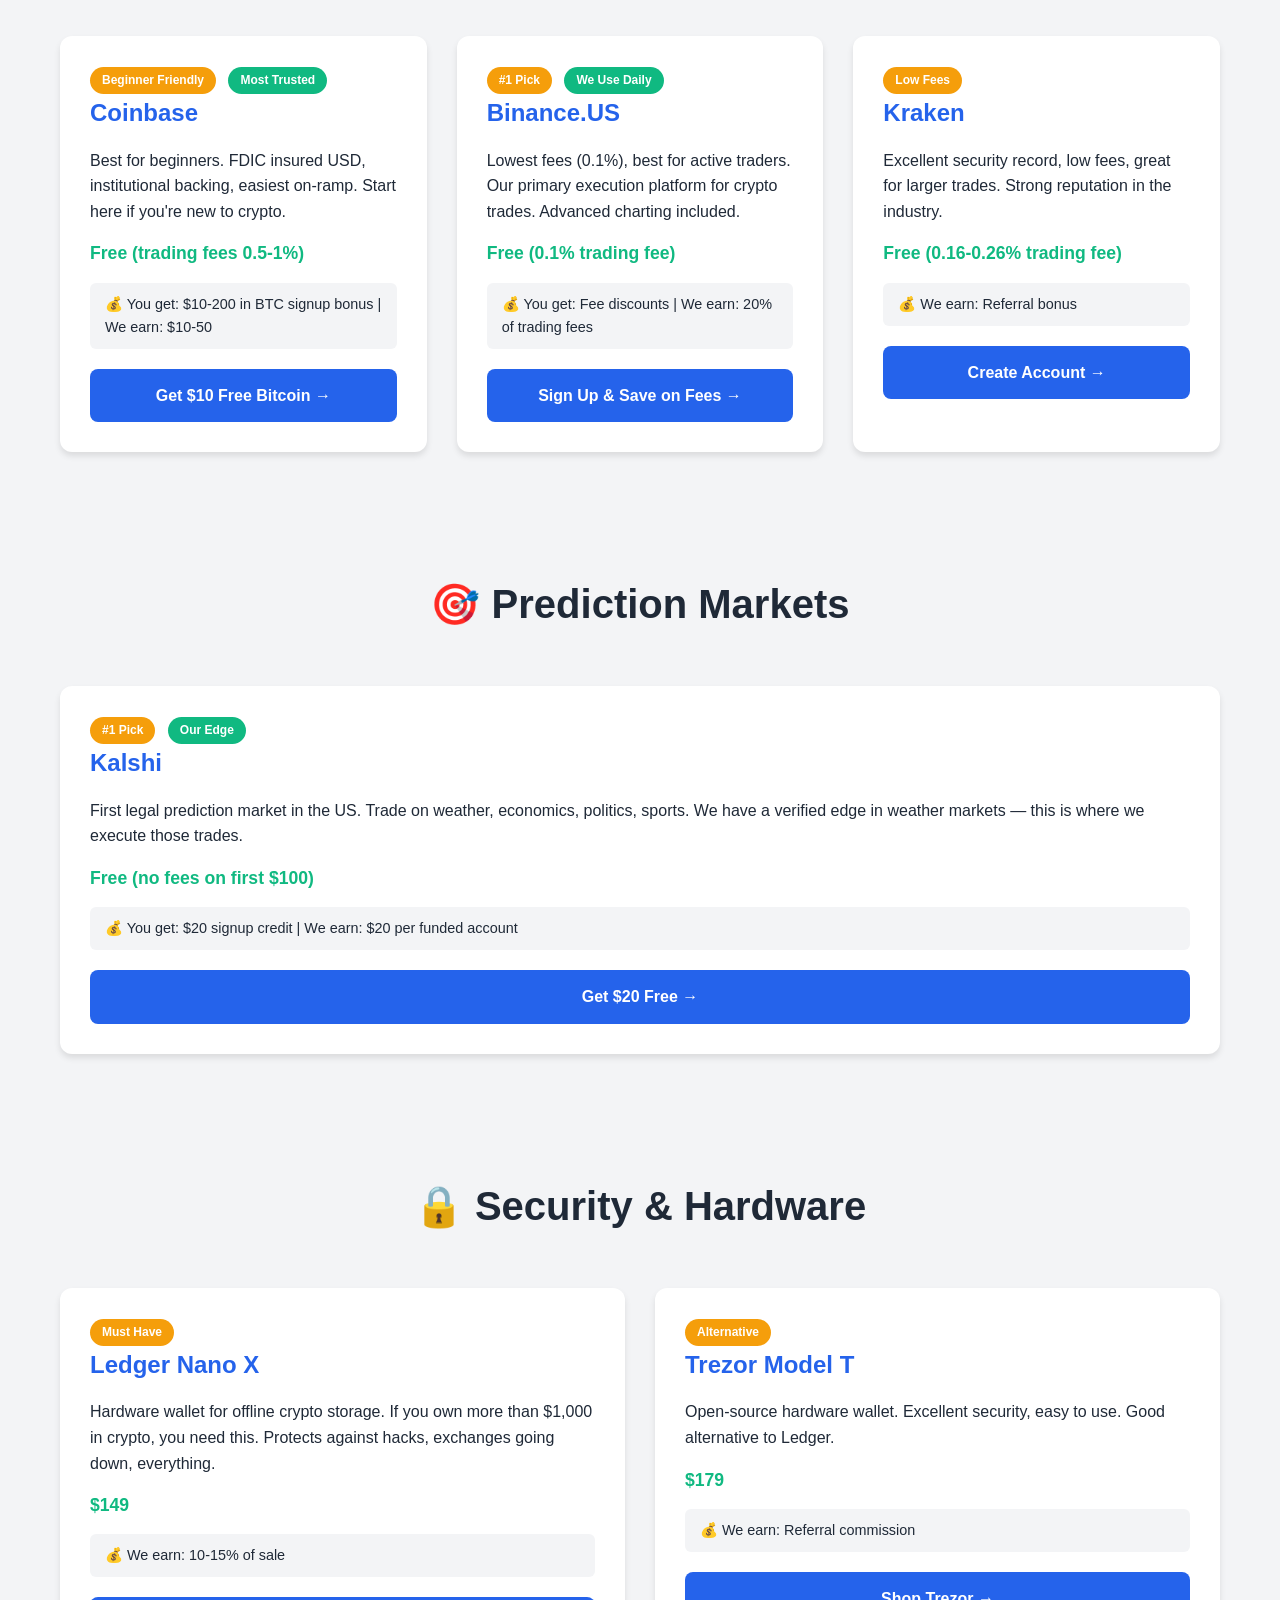
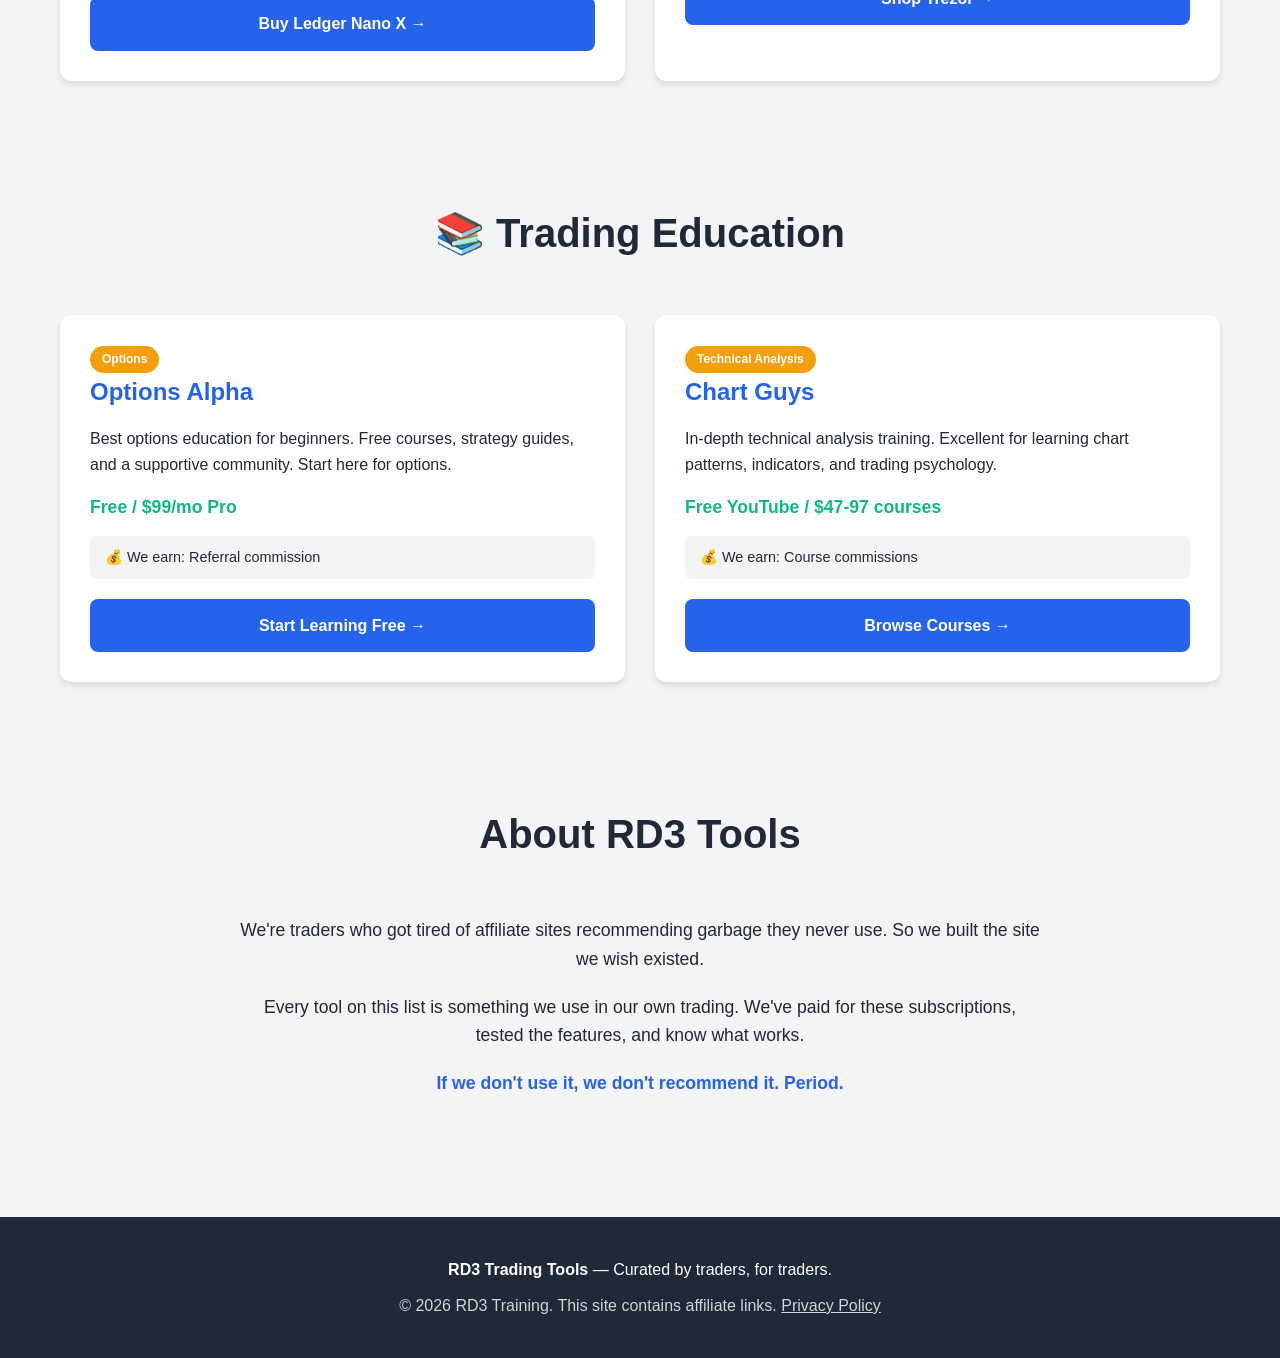
==== commit 16c43e22: "Add AI Trading Bots article + update index" ====
--- a/index.html
+++ b/index.html
@@ -38,6 +38,7 @@
                 <li style="margin-bottom: 12px;">→ <a href="best-charting-software-2026.html" style="color: #1f2937; font-weight: 600;">Best Charting Software for Traders 2026</a> — We tested 10+ platforms for 6 months</li>
                 <li style="margin-bottom: 12px;">→ <a href="best-crypto-exchange-2026.html" style="color: #1f2937; font-weight: 600;">Best Crypto Exchange for Beginners 2026</a> — Lowest fees, best security</li>
                 <li style="margin-bottom: 12px;">→ <a href="kalshi-review-2026.html" style="color: #1f2937; font-weight: 600;">Kalshi Review 2026</a> — How we trade weather markets legally</li>
+                <li style="margin-bottom: 12px;">→ <a href="best-ai-trading-bots-2026.html" style="color: #1f2937; font-weight: 600;">Best AI Trading Bots 2026</a> — Complete guide to automated trading platforms</li>
             </ul>
         </div>
     </div>
